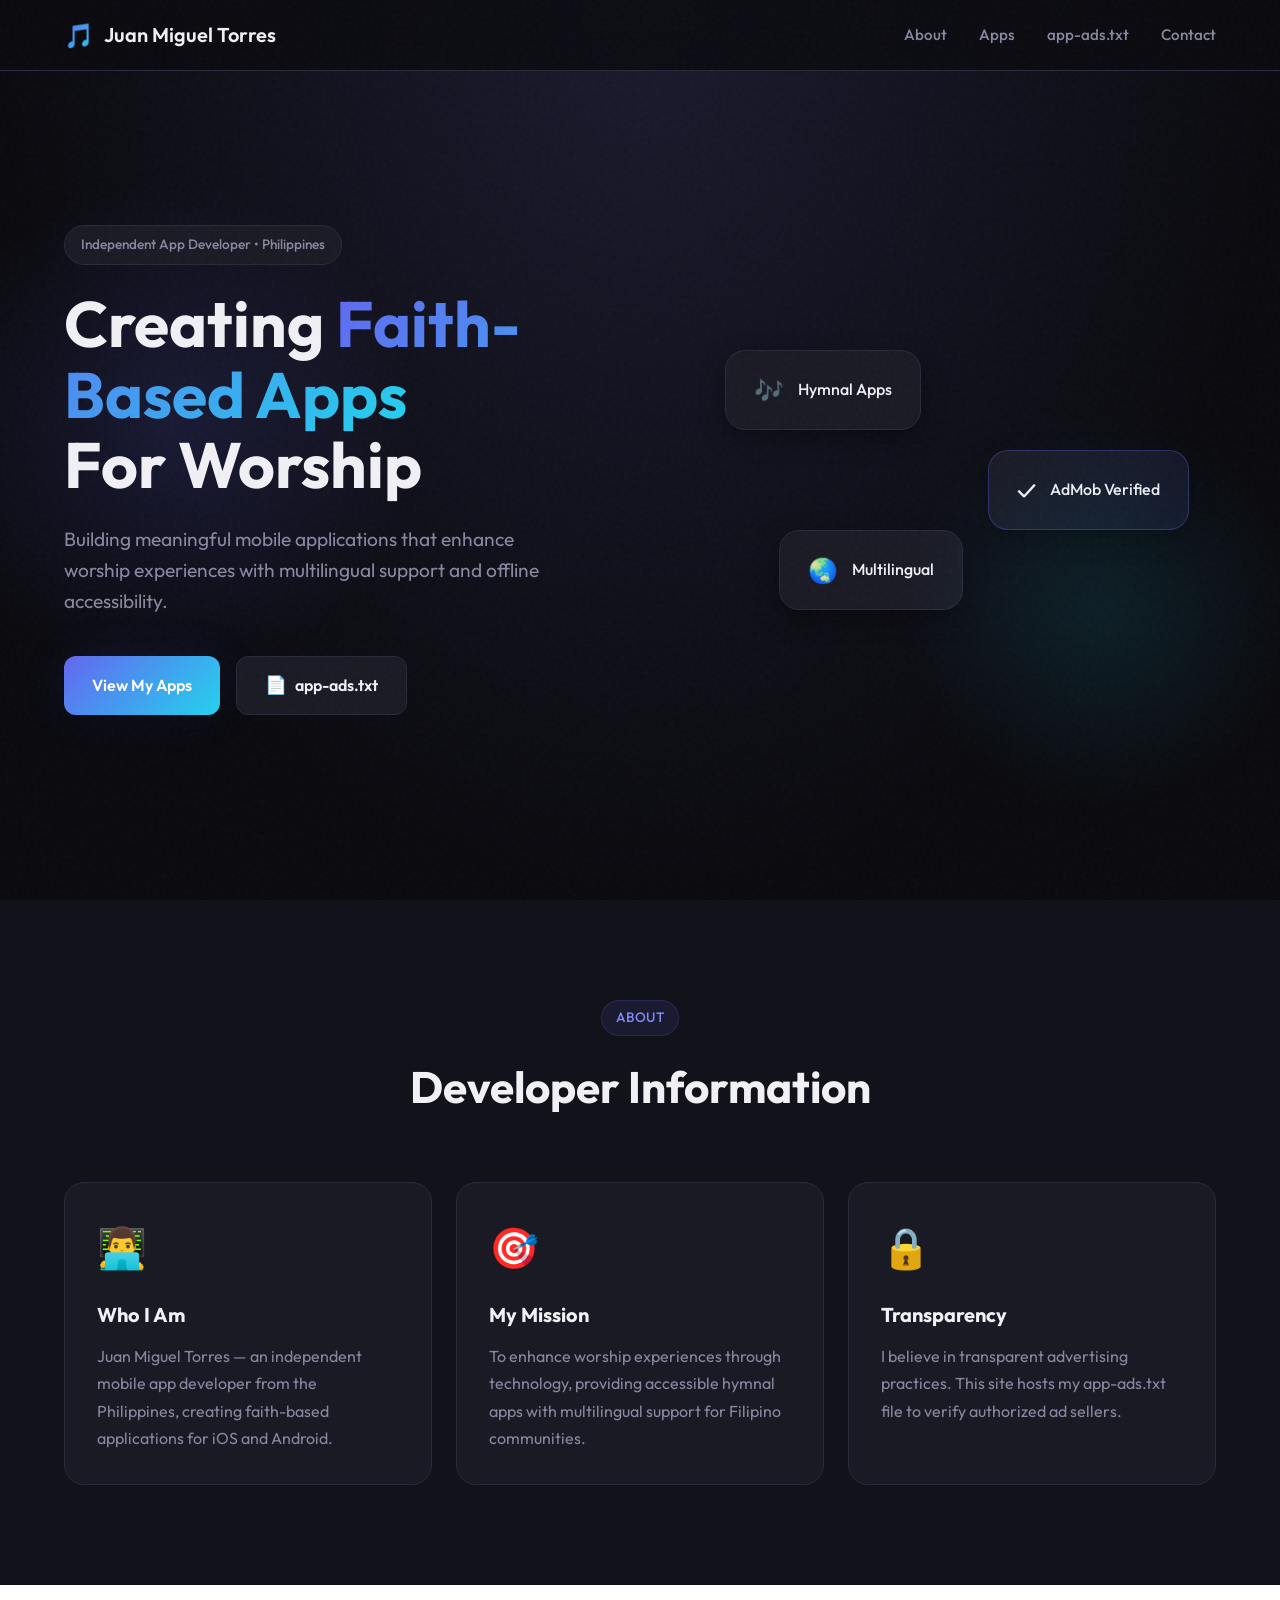
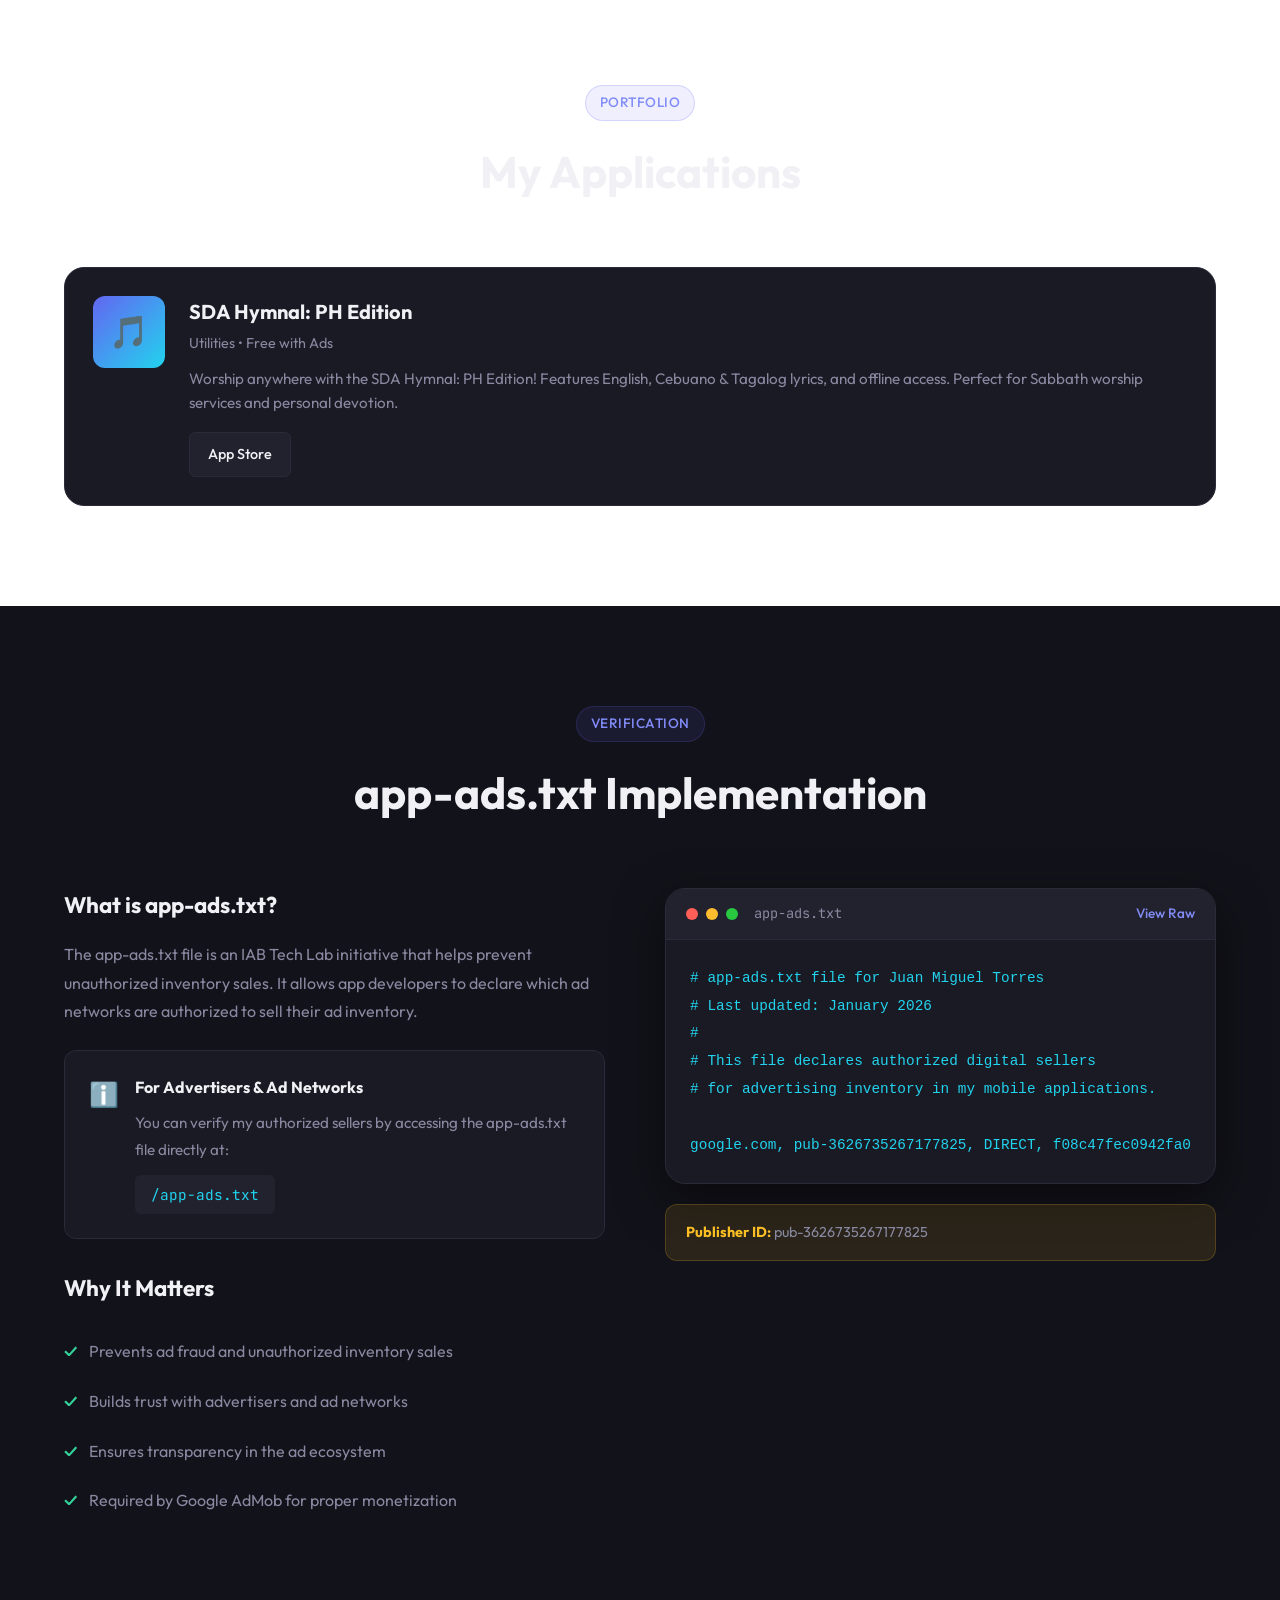
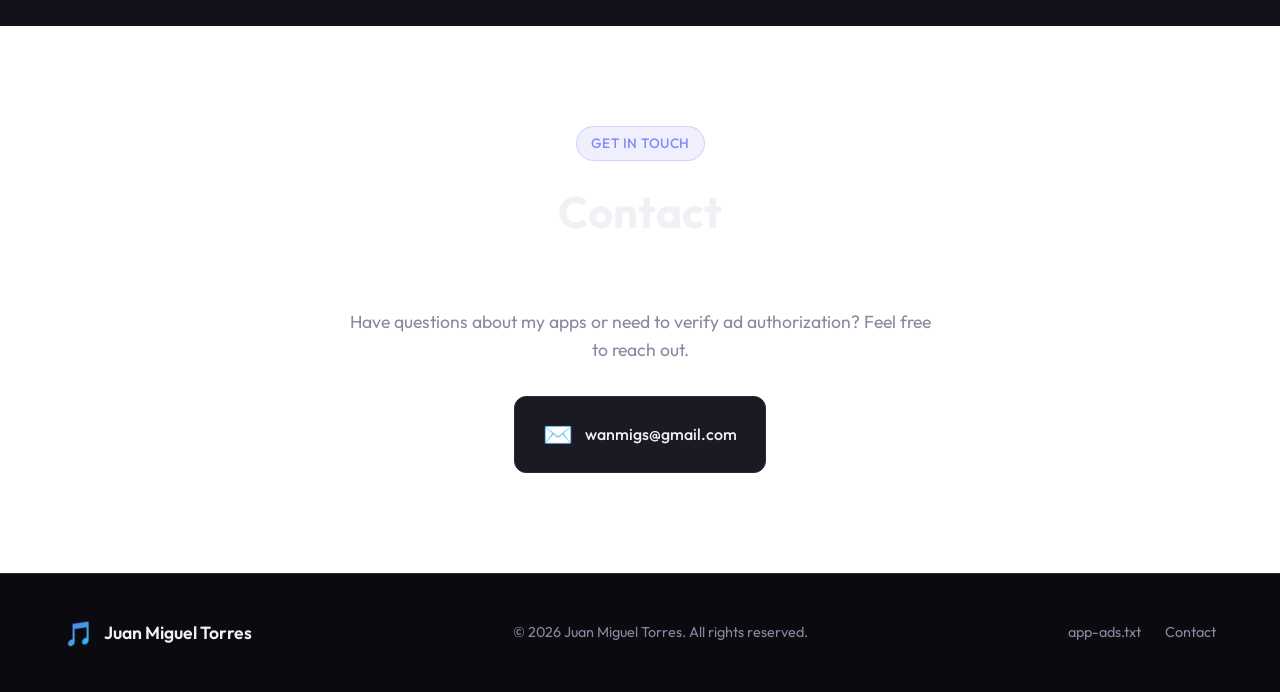
==== index.html @ f207352e "app ads text" ====
<!DOCTYPE html>
<html lang="en">
  <head>
    <meta charset="UTF-8" />
    <meta name="viewport" content="width=device-width, initial-scale=1.0" />
    <title>Juan Miguel Torres | App Developer</title>
    <link rel="preconnect" href="https://fonts.googleapis.com" />
    <link rel="preconnect" href="https://fonts.gstatic.com" crossorigin />
    <link
      href="https://fonts.googleapis.com/css2?family=JetBrains+Mono:wght@400;500;600&family=Outfit:wght@300;400;500;600;700&display=swap"
      rel="stylesheet"
    />
    <link rel="stylesheet" href="styles.css" />
  </head>
  <body>
    <div class="grain-overlay"></div>

    <nav class="navbar">
      <div class="nav-container">
        <a href="#" class="logo">
          <span class="logo-icon">🎵</span>
          <span class="logo-text">Juan Miguel Torres</span>
        </a>
        <ul class="nav-links">
          <li><a href="#about">About</a></li>
          <li><a href="#apps">Apps</a></li>
          <li><a href="#ads-txt">app-ads.txt</a></li>
          <li><a href="#contact">Contact</a></li>
        </ul>
      </div>
    </nav>

    <header class="hero">
      <div class="hero-content">
        <div class="hero-badge">Independent App Developer • Philippines</div>
        <h1 class="hero-title">
          Creating <span class="gradient-text">Faith-Based Apps</span> <br />For
          Worship
        </h1>
        <p class="hero-subtitle">
          Building meaningful mobile applications that enhance worship
          experiences with multilingual support and offline accessibility.
        </p>
        <div class="hero-actions">
          <a href="#apps" class="btn btn-primary">View My Apps</a>
          <a href="/app-ads.txt" class="btn btn-secondary">
            <span class="btn-icon">📄</span>
            app-ads.txt
          </a>
        </div>
      </div>
      <div class="hero-visual">
        <div class="floating-card card-1">
          <div class="card-icon">🎶</div>
          <span>Hymnal Apps</span>
        </div>
        <div class="floating-card card-2">
          <div class="card-icon">✓</div>
          <span>AdMob Verified</span>
        </div>
        <div class="floating-card card-3">
          <div class="card-icon">🌏</div>
          <span>Multilingual</span>
        </div>
      </div>
    </header>

    <section id="about" class="section about-section">
      <div class="container">
        <div class="section-header">
          <span class="section-tag">About</span>
          <h2>Developer Information</h2>
        </div>
        <div class="about-grid">
          <div class="about-card">
            <div class="about-icon">👨‍💻</div>
            <h3>Who I Am</h3>
            <p>
              Juan Miguel Torres — an independent mobile app developer from the
              Philippines, creating faith-based applications for iOS and
              Android.
            </p>
          </div>
          <div class="about-card">
            <div class="about-icon">🎯</div>
            <h3>My Mission</h3>
            <p>
              To enhance worship experiences through technology, providing
              accessible hymnal apps with multilingual support for Filipino
              communities.
            </p>
          </div>
          <div class="about-card">
            <div class="about-icon">🔒</div>
            <h3>Transparency</h3>
            <p>
              I believe in transparent advertising practices. This site hosts my
              app-ads.txt file to verify authorized ad sellers.
            </p>
          </div>
        </div>
      </div>
    </section>

    <section id="apps" class="section apps-section">
      <div class="container">
        <div class="section-header">
          <span class="section-tag">Portfolio</span>
          <h2>My Applications</h2>
        </div>
        <div class="apps-grid">
          <article class="app-card">
            <div class="app-icon-wrapper">
              <div class="app-icon">🎵</div>
            </div>
            <div class="app-info">
              <h3>SDA Hymnal: PH Edition</h3>
              <p class="app-category">Utilities • Free with Ads</p>
              <p class="app-description">
                Worship anywhere with the SDA Hymnal: PH Edition! Features
                English, Cebuano & Tagalog lyrics, and offline access. Perfect
                for Sabbath worship services and personal devotion.
              </p>
              <div class="app-links">
                <a
                  href="https://apps.apple.com/ph/app/sda-hymnal-ph-edition/id6757284397"
                  class="store-badge app-store"
                >
                  <span>App Store</span>
                </a>
              </div>
            </div>
          </article>
          <!-- Add more app cards as needed -->
        </div>
      </div>
    </section>

    <section id="ads-txt" class="section ads-section">
      <div class="container">
        <div class="section-header">
          <span class="section-tag">Verification</span>
          <h2>app-ads.txt Implementation</h2>
        </div>
        <div class="ads-content">
          <div class="ads-info">
            <h3>What is app-ads.txt?</h3>
            <p>
              The app-ads.txt file is an IAB Tech Lab initiative that helps
              prevent unauthorized inventory sales. It allows app developers to
              declare which ad networks are authorized to sell their ad
              inventory.
            </p>
            <div class="info-box">
              <div class="info-icon">ℹ️</div>
              <div>
                <strong>For Advertisers & Ad Networks</strong>
                <p>
                  You can verify my authorized sellers by accessing the
                  app-ads.txt file directly at:
                </p>
                <code class="file-link">/app-ads.txt</code>
              </div>
            </div>
            <h3>Why It Matters</h3>
            <ul class="benefits-list">
              <li>
                <span class="check-icon">✓</span>
                Prevents ad fraud and unauthorized inventory sales
              </li>
              <li>
                <span class="check-icon">✓</span>
                Builds trust with advertisers and ad networks
              </li>
              <li>
                <span class="check-icon">✓</span>
                Ensures transparency in the ad ecosystem
              </li>
              <li>
                <span class="check-icon">✓</span>
                Required by Google AdMob for proper monetization
              </li>
            </ul>
          </div>
          <div class="ads-preview">
            <div class="code-window">
              <div class="code-header">
                <div class="window-dots">
                  <span class="dot red"></span>
                  <span class="dot yellow"></span>
                  <span class="dot green"></span>
                </div>
                <span class="file-name">app-ads.txt</span>
                <a href="/app-ads.txt" class="view-raw">View Raw</a>
              </div>
              <pre
                class="code-content"
              ><code># app-ads.txt file for Juan Miguel Torres
# Last updated: January 2026
#
# This file declares authorized digital sellers
# for advertising inventory in my mobile applications.

google.com, pub-3626735267177825, DIRECT, f08c47fec0942fa0</code></pre>
            </div>
            <p class="code-note">
              <strong>Publisher ID:</strong> pub-3626735267177825
            </p>
          </div>
        </div>
      </div>
    </section>

    <section id="contact" class="section contact-section">
      <div class="container">
        <div class="section-header">
          <span class="section-tag">Get in Touch</span>
          <h2>Contact</h2>
        </div>
        <div class="contact-content">
          <p>
            Have questions about my apps or need to verify ad authorization?
            Feel free to reach out.
          </p>
          <div class="contact-methods">
            <a href="mailto:wanmigs@gmail.com" class="contact-card">
              <span class="contact-icon">✉️</span>
              <span>wanmigs@gmail.com</span>
            </a>
          </div>
        </div>
      </div>
    </section>

    <footer class="footer">
      <div class="container">
        <div class="footer-content">
          <div class="footer-brand">
            <span class="logo-icon">🎵</span>
            <span>Juan Miguel Torres</span>
          </div>
          <p class="footer-text">
            © 2026 Juan Miguel Torres. All rights reserved.
          </p>
          <div class="footer-links">
            <a href="/app-ads.txt">app-ads.txt</a>
            <a href="#contact">Contact</a>
          </div>
        </div>
      </div>
    </footer>

    <script src="script.js"></script>
  </body>
</html>
---- styles.css ----
/* ========================================
   CSS Variables & Base Styles
   ======================================== */
:root {
    --color-bg: #0a0a0f;
    --color-bg-elevated: #12121a;
    --color-bg-card: #1a1a24;
    --color-surface: #22222e;
    --color-border: #2a2a3a;
    --color-border-light: #3a3a4a;

    --color-text: #f0f0f5;
    --color-text-muted: #8888a0;
    --color-text-subtle: #5a5a70;

    --color-primary: #6366f1;
    --color-primary-light: #818cf8;
    --color-primary-dark: #4f46e5;

    --color-accent: #22d3ee;
    --color-accent-alt: #f472b6;

    --color-success: #34d399;
    --color-warning: #fbbf24;

    --gradient-primary: linear-gradient(135deg, var(--color-primary) 0%, var(--color-accent) 100%);
    --gradient-accent: linear-gradient(135deg, var(--color-accent) 0%, var(--color-accent-alt) 100%);
    --gradient-bg: radial-gradient(ellipse at top, #1a1a2e 0%, var(--color-bg) 70%);

    --font-display: 'Outfit', -apple-system, BlinkMacSystemFont, sans-serif;
    --font-mono: 'JetBrains Mono', 'Fira Code', monospace;

    --radius-sm: 6px;
    --radius-md: 12px;
    --radius-lg: 20px;
    --radius-xl: 28px;

    --shadow-sm: 0 2px 8px rgba(0, 0, 0, 0.3);
    --shadow-md: 0 8px 24px rgba(0, 0, 0, 0.4);
    --shadow-lg: 0 16px 48px rgba(0, 0, 0, 0.5);
    --shadow-glow: 0 0 40px rgba(99, 102, 241, 0.15);

    --transition-fast: 150ms ease;
    --transition-base: 250ms ease;
    --transition-slow: 400ms ease;
}

/* Reset & Base */
*, *::before, *::after {
    box-sizing: border-box;
    margin: 0;
    padding: 0;
}

html {
    scroll-behavior: smooth;
    font-size: 16px;
}

body {
    font-family: var(--font-display);
    background: var(--gradient-bg);
    background-attachment: fixed;
    color: var(--color-text);
    line-height: 1.6;
    min-height: 100vh;
    overflow-x: hidden;
}

/* Grain Overlay */
.grain-overlay {
    position: fixed;
    top: 0;
    left: 0;
    width: 100%;
    height: 100%;
    pointer-events: none;
    z-index: 9999;
    opacity: 0.03;
    background-image: url("data:image/svg+xml,%3Csvg viewBox='0 0 256 256' xmlns='http://www.w3.org/2000/svg'%3E%3Cfilter id='noise'%3E%3CfeTurbulence type='fractalNoise' baseFrequency='0.9' numOctaves='4' stitchTiles='stitch'/%3E%3C/filter%3E%3Crect width='100%25' height='100%25' filter='url(%23noise)'/%3E%3C/svg%3E");
}

/* Container */
.container {
    max-width: 1200px;
    margin: 0 auto;
    padding: 0 24px;
}

/* ========================================
   Navigation
   ======================================== */
.navbar {
    position: fixed;
    top: 0;
    left: 0;
    right: 0;
    z-index: 1000;
    padding: 16px 0;
    background: rgba(10, 10, 15, 0.8);
    backdrop-filter: blur(20px);
    border-bottom: 1px solid var(--color-border);
}

.nav-container {
    max-width: 1200px;
    margin: 0 auto;
    padding: 0 24px;
    display: flex;
    align-items: center;
    justify-content: space-between;
}

.logo {
    display: flex;
    align-items: center;
    gap: 10px;
    text-decoration: none;
    color: var(--color-text);
    font-weight: 600;
    font-size: 1.25rem;
}

.logo-icon {
    font-size: 1.5rem;
    background: var(--gradient-primary);
    -webkit-background-clip: text;
    -webkit-text-fill-color: transparent;
    background-clip: text;
}

.nav-links {
    display: flex;
    list-style: none;
    gap: 32px;
}

.nav-links a {
    text-decoration: none;
    color: var(--color-text-muted);
    font-weight: 500;
    font-size: 0.95rem;
    transition: color var(--transition-fast);
    position: relative;
}

.nav-links a::after {
    content: '';
    position: absolute;
    bottom: -4px;
    left: 0;
    width: 0;
    height: 2px;
    background: var(--gradient-primary);
    transition: width var(--transition-base);
}

.nav-links a:hover {
    color: var(--color-text);
}

.nav-links a:hover::after {
    width: 100%;
}

/* ========================================
   Hero Section
   ======================================== */
.hero {
    min-height: 100vh;
    display: flex;
    align-items: center;
    justify-content: space-between;
    padding: 120px 24px 80px;
    max-width: 1200px;
    margin: 0 auto;
    gap: 60px;
    position: relative;
}

.hero::before {
    content: '';
    position: absolute;
    top: 20%;
    left: -10%;
    width: 500px;
    height: 500px;
    background: radial-gradient(circle, rgba(99, 102, 241, 0.15) 0%, transparent 70%);
    pointer-events: none;
}

.hero::after {
    content: '';
    position: absolute;
    bottom: 10%;
    right: -5%;
    width: 400px;
    height: 400px;
    background: radial-gradient(circle, rgba(34, 211, 238, 0.1) 0%, transparent 70%);
    pointer-events: none;
}

.hero-content {
    flex: 1;
    max-width: 600px;
    position: relative;
    z-index: 1;
}

.hero-badge {
    display: inline-block;
    padding: 8px 16px;
    background: var(--color-bg-card);
    border: 1px solid var(--color-border);
    border-radius: 100px;
    font-size: 0.85rem;
    font-weight: 500;
    color: var(--color-text-muted);
    margin-bottom: 24px;
    animation: fadeInUp 0.6s ease forwards;
}

.hero-title {
    font-size: clamp(2.5rem, 5vw, 4rem);
    font-weight: 700;
    line-height: 1.1;
    margin-bottom: 24px;
    animation: fadeInUp 0.6s ease 0.1s forwards;
    opacity: 0;
}

.gradient-text {
    background: var(--gradient-primary);
    -webkit-background-clip: text;
    -webkit-text-fill-color: transparent;
    background-clip: text;
}

.hero-subtitle {
    font-size: 1.2rem;
    color: var(--color-text-muted);
    margin-bottom: 40px;
    max-width: 500px;
    animation: fadeInUp 0.6s ease 0.2s forwards;
    opacity: 0;
}

.hero-actions {
    display: flex;
    gap: 16px;
    flex-wrap: wrap;
    animation: fadeInUp 0.6s ease 0.3s forwards;
    opacity: 0;
}

/* Buttons */
.btn {
    display: inline-flex;
    align-items: center;
    gap: 8px;
    padding: 14px 28px;
    border-radius: var(--radius-md);
    font-family: var(--font-display);
    font-weight: 600;
    font-size: 1rem;
    text-decoration: none;
    transition: all var(--transition-base);
    cursor: pointer;
    border: none;
}

.btn-primary {
    background: var(--gradient-primary);
    color: white;
    box-shadow: var(--shadow-md), var(--shadow-glow);
}

.btn-primary:hover {
    transform: translateY(-2px);
    box-shadow: var(--shadow-lg), 0 0 60px rgba(99, 102, 241, 0.25);
}

.btn-secondary {
    background: var(--color-bg-card);
    color: var(--color-text);
    border: 1px solid var(--color-border);
}

.btn-secondary:hover {
    background: var(--color-surface);
    border-color: var(--color-border-light);
    transform: translateY(-2px);
}

.btn-icon {
    font-size: 1.1rem;
}

/* Hero Visual */
.hero-visual {
    flex: 1;
    position: relative;
    height: 400px;
    display: none;
}

@media (min-width: 900px) {
    .hero-visual {
        display: block;
    }
}

.floating-card {
    position: absolute;
    background: var(--color-bg-card);
    border: 1px solid var(--color-border);
    border-radius: var(--radius-lg);
    padding: 20px 28px;
    display: flex;
    align-items: center;
    gap: 14px;
    font-weight: 500;
    box-shadow: var(--shadow-md);
    animation: float 6s ease-in-out infinite;
}

.floating-card .card-icon {
    font-size: 1.5rem;
}

.card-1 {
    top: 20%;
    left: 10%;
    animation-delay: 0s;
}

.card-2 {
    top: 45%;
    right: 5%;
    animation-delay: -2s;
    background: linear-gradient(135deg, var(--color-bg-card) 0%, rgba(99, 102, 241, 0.1) 100%);
    border-color: rgba(99, 102, 241, 0.3);
}

.card-3 {
    bottom: 15%;
    left: 20%;
    animation-delay: -4s;
}

@keyframes float {
    0%, 100% { transform: translateY(0px); }
    50% { transform: translateY(-20px); }
}

@keyframes fadeInUp {
    from {
        opacity: 0;
        transform: translateY(20px);
    }
    to {
        opacity: 1;
        transform: translateY(0);
    }
}

/* ========================================
   Sections
   ======================================== */
.section {
    padding: 100px 0;
    position: relative;
}

.section-header {
    text-align: center;
    margin-bottom: 60px;
}

.section-tag {
    display: inline-block;
    padding: 6px 14px;
    background: rgba(99, 102, 241, 0.1);
    border: 1px solid rgba(99, 102, 241, 0.2);
    border-radius: 100px;
    font-size: 0.85rem;
    font-weight: 500;
    color: var(--color-primary-light);
    margin-bottom: 16px;
    text-transform: uppercase;
    letter-spacing: 0.5px;
}

.section-header h2 {
    font-size: clamp(2rem, 4vw, 2.75rem);
    font-weight: 700;
}

/* ========================================
   About Section
   ======================================== */
.about-section {
    background: var(--color-bg-elevated);
}

.about-grid {
    display: grid;
    grid-template-columns: repeat(auto-fit, minmax(280px, 1fr));
    gap: 24px;
}

.about-card {
    background: var(--color-bg-card);
    border: 1px solid var(--color-border);
    border-radius: var(--radius-lg);
    padding: 32px;
    transition: all var(--transition-base);
}

.about-card:hover {
    transform: translateY(-4px);
    border-color: var(--color-border-light);
    box-shadow: var(--shadow-md);
}

.about-icon {
    font-size: 2.5rem;
    margin-bottom: 20px;
}

.about-card h3 {
    font-size: 1.25rem;
    margin-bottom: 12px;
}

.about-card p {
    color: var(--color-text-muted);
    line-height: 1.7;
}

/* ========================================
   Apps Section
   ======================================== */
.apps-grid {
    display: grid;
    grid-template-columns: repeat(auto-fit, minmax(320px, 1fr));
    gap: 24px;
}

.app-card {
    background: var(--color-bg-card);
    border: 1px solid var(--color-border);
    border-radius: var(--radius-lg);
    padding: 28px;
    display: flex;
    gap: 24px;
    transition: all var(--transition-base);
}

.app-card:hover {
    transform: translateY(-4px);
    border-color: var(--color-border-light);
    box-shadow: var(--shadow-md);
}

.app-icon-wrapper {
    flex-shrink: 0;
}

.app-icon {
    width: 72px;
    height: 72px;
    background: var(--gradient-primary);
    border-radius: var(--radius-md);
    display: flex;
    align-items: center;
    justify-content: center;
    font-size: 2rem;
}

.app-info h3 {
    font-size: 1.25rem;
    margin-bottom: 4px;
}

.app-category {
    font-size: 0.9rem;
    color: var(--color-text-muted);
    margin-bottom: 12px;
}

.app-description {
    color: var(--color-text-muted);
    font-size: 0.95rem;
    margin-bottom: 16px;
    line-height: 1.6;
}

.app-links {
    display: flex;
    gap: 12px;
}

.store-badge {
    display: inline-flex;
    align-items: center;
    gap: 8px;
    padding: 10px 18px;
    background: var(--color-surface);
    border: 1px solid var(--color-border);
    border-radius: var(--radius-sm);
    color: var(--color-text);
    text-decoration: none;
    font-size: 0.9rem;
    font-weight: 500;
    transition: all var(--transition-fast);
}

.store-badge:hover {
    background: var(--color-border);
}

/* ========================================
   Ads Section
   ======================================== */
.ads-section {
    background: var(--color-bg-elevated);
}

.ads-content {
    display: grid;
    grid-template-columns: 1fr;
    gap: 48px;
}

@media (min-width: 900px) {
    .ads-content {
        grid-template-columns: 1fr 1fr;
        gap: 60px;
    }
}

.ads-info h3 {
    font-size: 1.4rem;
    margin-bottom: 16px;
    margin-top: 32px;
}

.ads-info h3:first-child {
    margin-top: 0;
}

.ads-info p {
    color: var(--color-text-muted);
    line-height: 1.8;
}

.info-box {
    background: var(--color-bg-card);
    border: 1px solid var(--color-border);
    border-radius: var(--radius-md);
    padding: 24px;
    margin: 24px 0;
    display: flex;
    gap: 16px;
}

.info-icon {
    font-size: 1.5rem;
    flex-shrink: 0;
}

.info-box strong {
    display: block;
    margin-bottom: 8px;
}

.info-box p {
    font-size: 0.95rem;
    margin-bottom: 12px;
}

.file-link {
    display: inline-block;
    padding: 8px 16px;
    background: var(--color-surface);
    border-radius: var(--radius-sm);
    font-family: var(--font-mono);
    font-size: 0.9rem;
    color: var(--color-accent);
}

.benefits-list {
    list-style: none;
    margin-top: 20px;
}

.benefits-list li {
    display: flex;
    align-items: flex-start;
    gap: 12px;
    padding: 12px 0;
    color: var(--color-text-muted);
}

.check-icon {
    color: var(--color-success);
    font-weight: bold;
    flex-shrink: 0;
}

/* Code Window */
.ads-preview {
    position: sticky;
    top: 120px;
}

.code-window {
    background: var(--color-bg-card);
    border: 1px solid var(--color-border);
    border-radius: var(--radius-lg);
    overflow: hidden;
    box-shadow: var(--shadow-lg);
}

.code-header {
    display: flex;
    align-items: center;
    padding: 14px 20px;
    background: var(--color-surface);
    border-bottom: 1px solid var(--color-border);
    gap: 16px;
}

.window-dots {
    display: flex;
    gap: 8px;
}

.dot {
    width: 12px;
    height: 12px;
    border-radius: 50%;
}

.dot.red { background: #ff5f57; }
.dot.yellow { background: #febc2e; }
.dot.green { background: #28c840; }

.file-name {
    flex: 1;
    font-family: var(--font-mono);
    font-size: 0.85rem;
    color: var(--color-text-muted);
}

.view-raw {
    font-size: 0.85rem;
    color: var(--color-primary-light);
    text-decoration: none;
    font-weight: 500;
}

.view-raw:hover {
    text-decoration: underline;
}

.code-content {
    padding: 24px;
    margin: 0;
    font-family: var(--font-mono);
    font-size: 0.9rem;
    line-height: 1.8;
    color: var(--color-text-muted);
    overflow-x: auto;
}

.code-content code {
    color: var(--color-accent);
}

.code-note {
    margin-top: 20px;
    padding: 16px 20px;
    background: rgba(251, 191, 36, 0.1);
    border: 1px solid rgba(251, 191, 36, 0.2);
    border-radius: var(--radius-md);
    font-size: 0.9rem;
    color: var(--color-text-muted);
}

.code-note strong {
    color: var(--color-warning);
}

.code-note code {
    background: var(--color-surface);
    padding: 2px 8px;
    border-radius: 4px;
    font-family: var(--font-mono);
    font-size: 0.85rem;
}

/* ========================================
   Contact Section
   ======================================== */
.contact-content {
    text-align: center;
    max-width: 600px;
    margin: 0 auto;
}

.contact-content > p {
    color: var(--color-text-muted);
    font-size: 1.1rem;
    margin-bottom: 32px;
}

.contact-methods {
    display: flex;
    justify-content: center;
    gap: 20px;
    flex-wrap: wrap;
}

.contact-card {
    display: flex;
    align-items: center;
    gap: 12px;
    padding: 18px 28px;
    background: var(--color-bg-card);
    border: 1px solid var(--color-border);
    border-radius: var(--radius-md);
    text-decoration: none;
    color: var(--color-text);
    font-weight: 500;
    transition: all var(--transition-base);
}

.contact-card:hover {
    transform: translateY(-2px);
    border-color: var(--color-primary);
    box-shadow: var(--shadow-md), var(--shadow-glow);
}

.contact-icon {
    font-size: 1.5rem;
}

/* ========================================
   Footer
   ======================================== */
.footer {
    background: var(--color-bg);
    border-top: 1px solid var(--color-border);
    padding: 40px 0;
}

.footer-content {
    display: flex;
    align-items: center;
    justify-content: space-between;
    flex-wrap: wrap;
    gap: 20px;
}

.footer-brand {
    display: flex;
    align-items: center;
    gap: 10px;
    font-weight: 600;
    font-size: 1.1rem;
}

.footer-text {
    color: var(--color-text-muted);
    font-size: 0.9rem;
}

.footer-links {
    display: flex;
    gap: 24px;
}

.footer-links a {
    color: var(--color-text-muted);
    text-decoration: none;
    font-size: 0.9rem;
    transition: color var(--transition-fast);
}

.footer-links a:hover {
    color: var(--color-text);
}

/* ========================================
   Responsive
   ======================================== */
@media (max-width: 768px) {
    .nav-links {
        display: none;
    }

    .hero {
        padding-top: 100px;
        text-align: center;
    }

    .hero-content {
        max-width: 100%;
    }

    .hero-subtitle {
        max-width: 100%;
    }

    .hero-actions {
        justify-content: center;
    }

    .app-card {
        flex-direction: column;
        text-align: center;
    }

    .app-links {
        justify-content: center;
    }

    .footer-content {
        flex-direction: column;
        text-align: center;
    }
}

/* ========================================
   Scrollbar
   ======================================== */
::-webkit-scrollbar {
    width: 10px;
    height: 10px;
}

::-webkit-scrollbar-track {
    background: var(--color-bg);
}

::-webkit-scrollbar-thumb {
    background: var(--color-border);
    border-radius: 5px;
}

::-webkit-scrollbar-thumb:hover {
    background: var(--color-border-light);
}

/* Selection */
::selection {
    background: rgba(99, 102, 241, 0.3);
    color: var(--color-text);
}
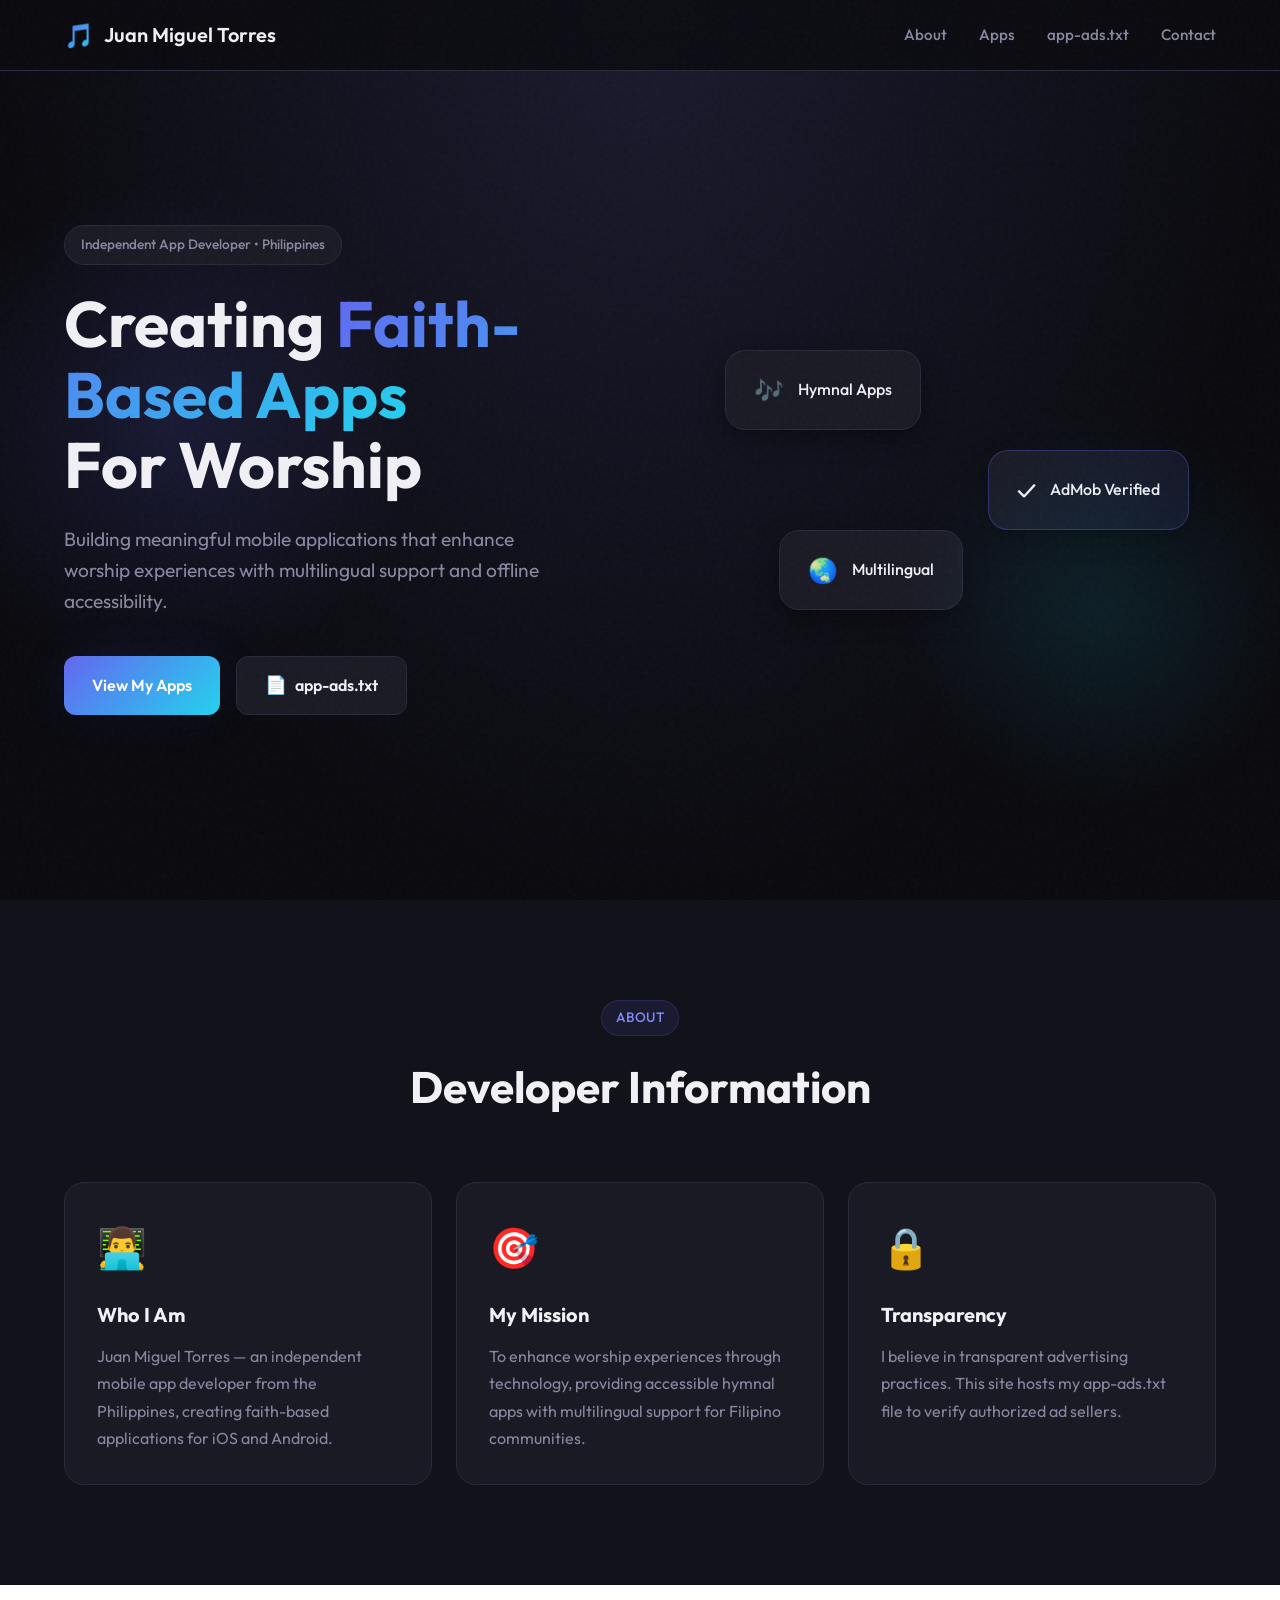
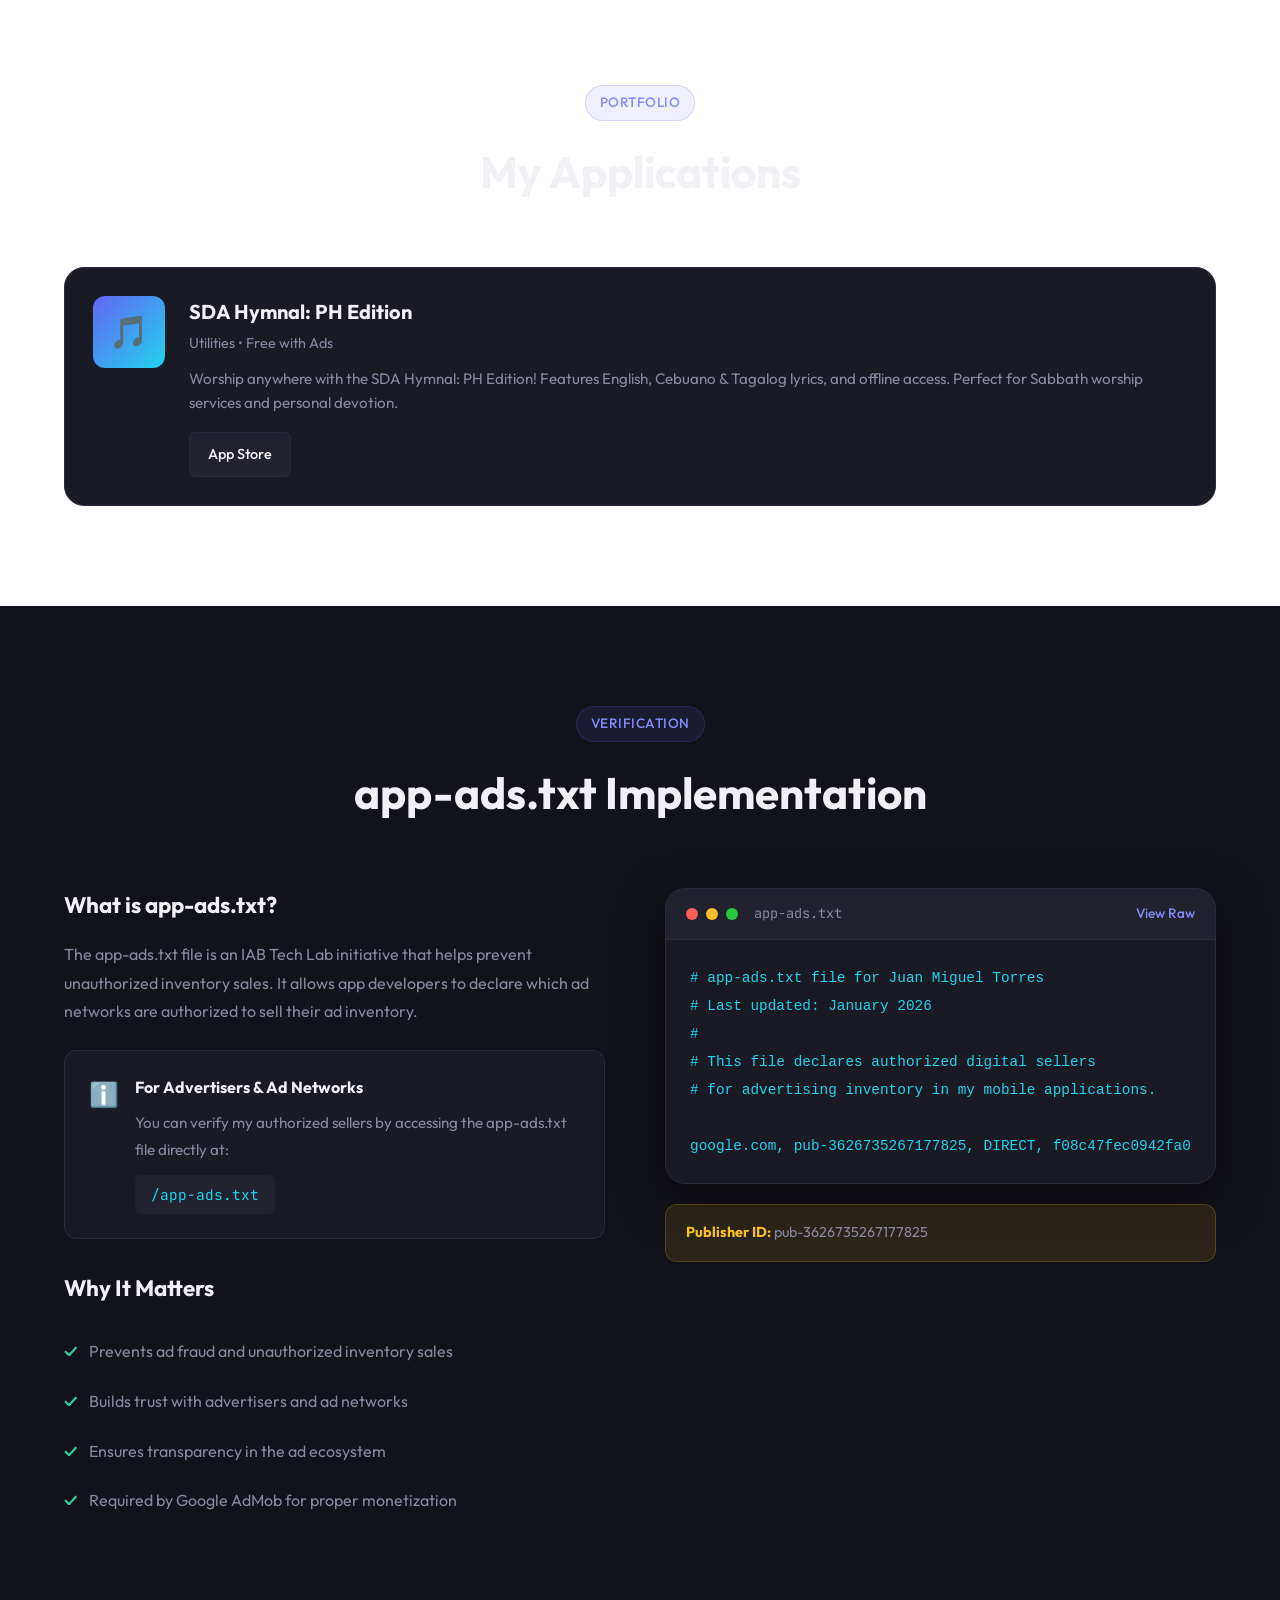
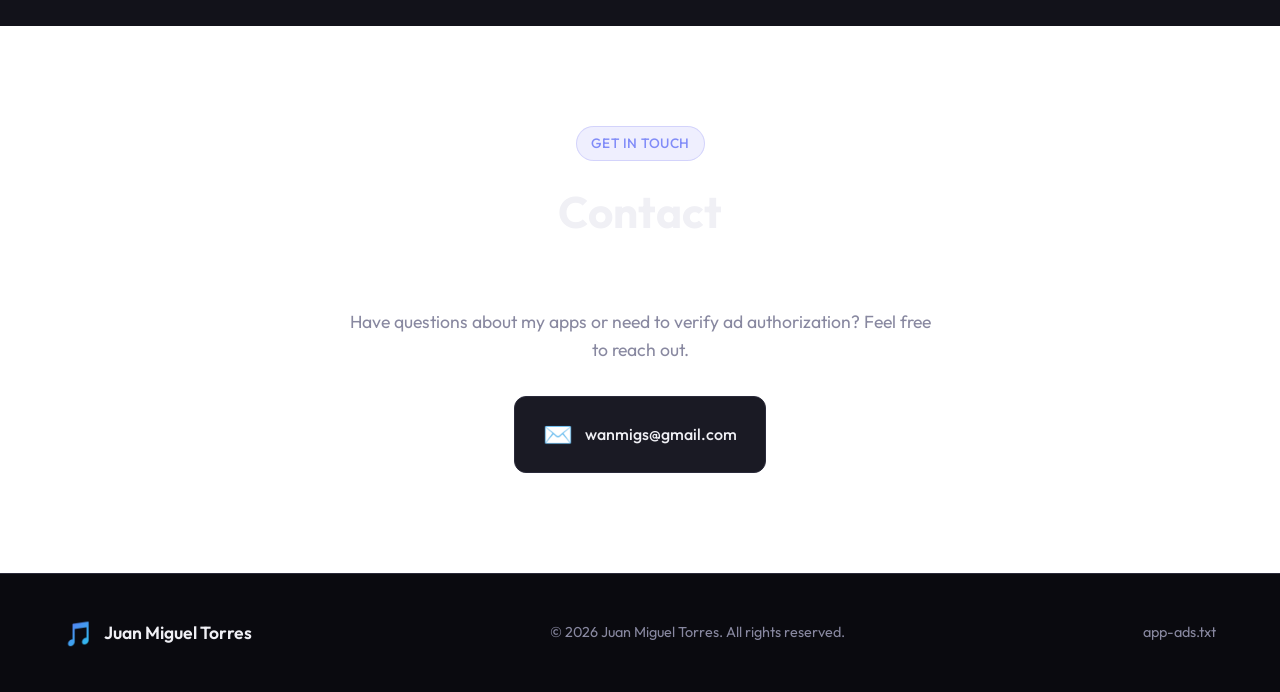
==== commit 08a31d0b: "Remove "Contact" link from footer in index.html" ====
--- a/index.html
+++ b/index.html
@@ -244,7 +244,6 @@
           </p>
           <div class="footer-links">
             <a href="/app-ads.txt">app-ads.txt</a>
-            <a href="#contact">Contact</a>
           </div>
         </div>
       </div>
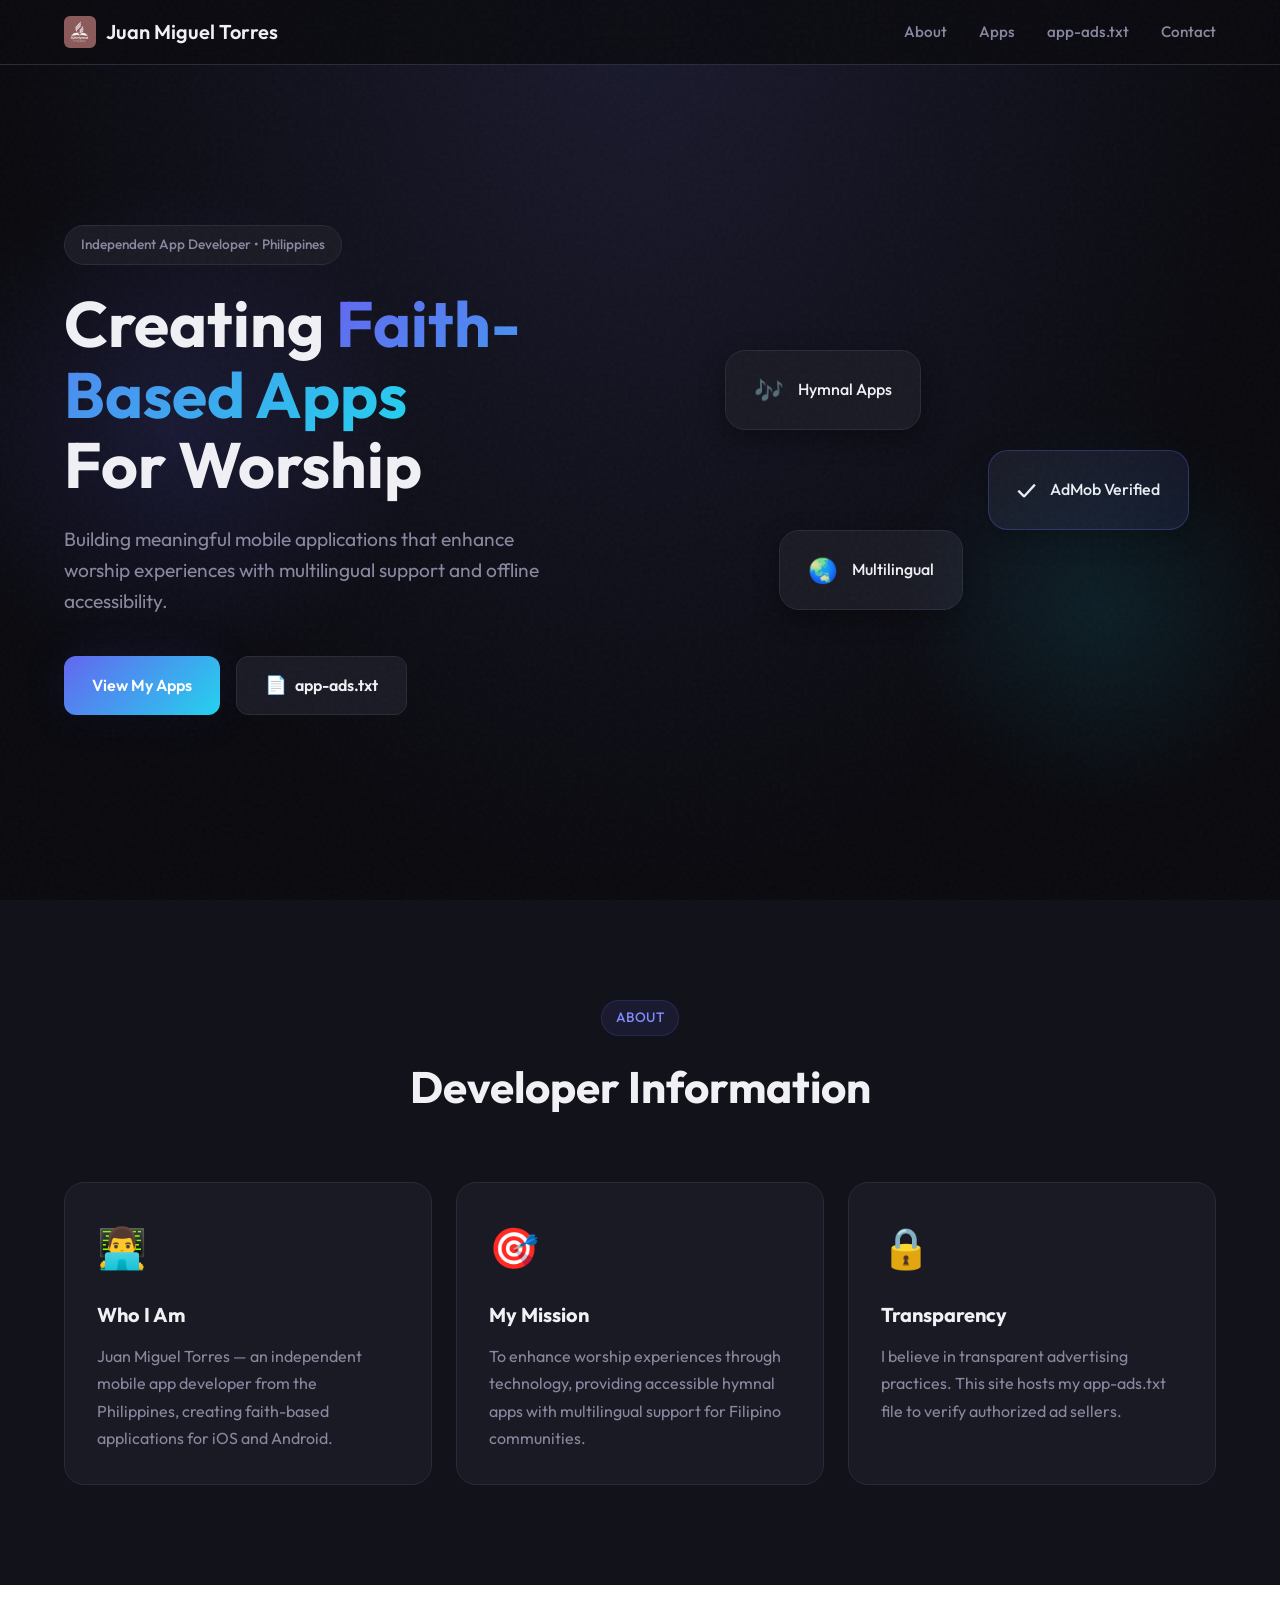
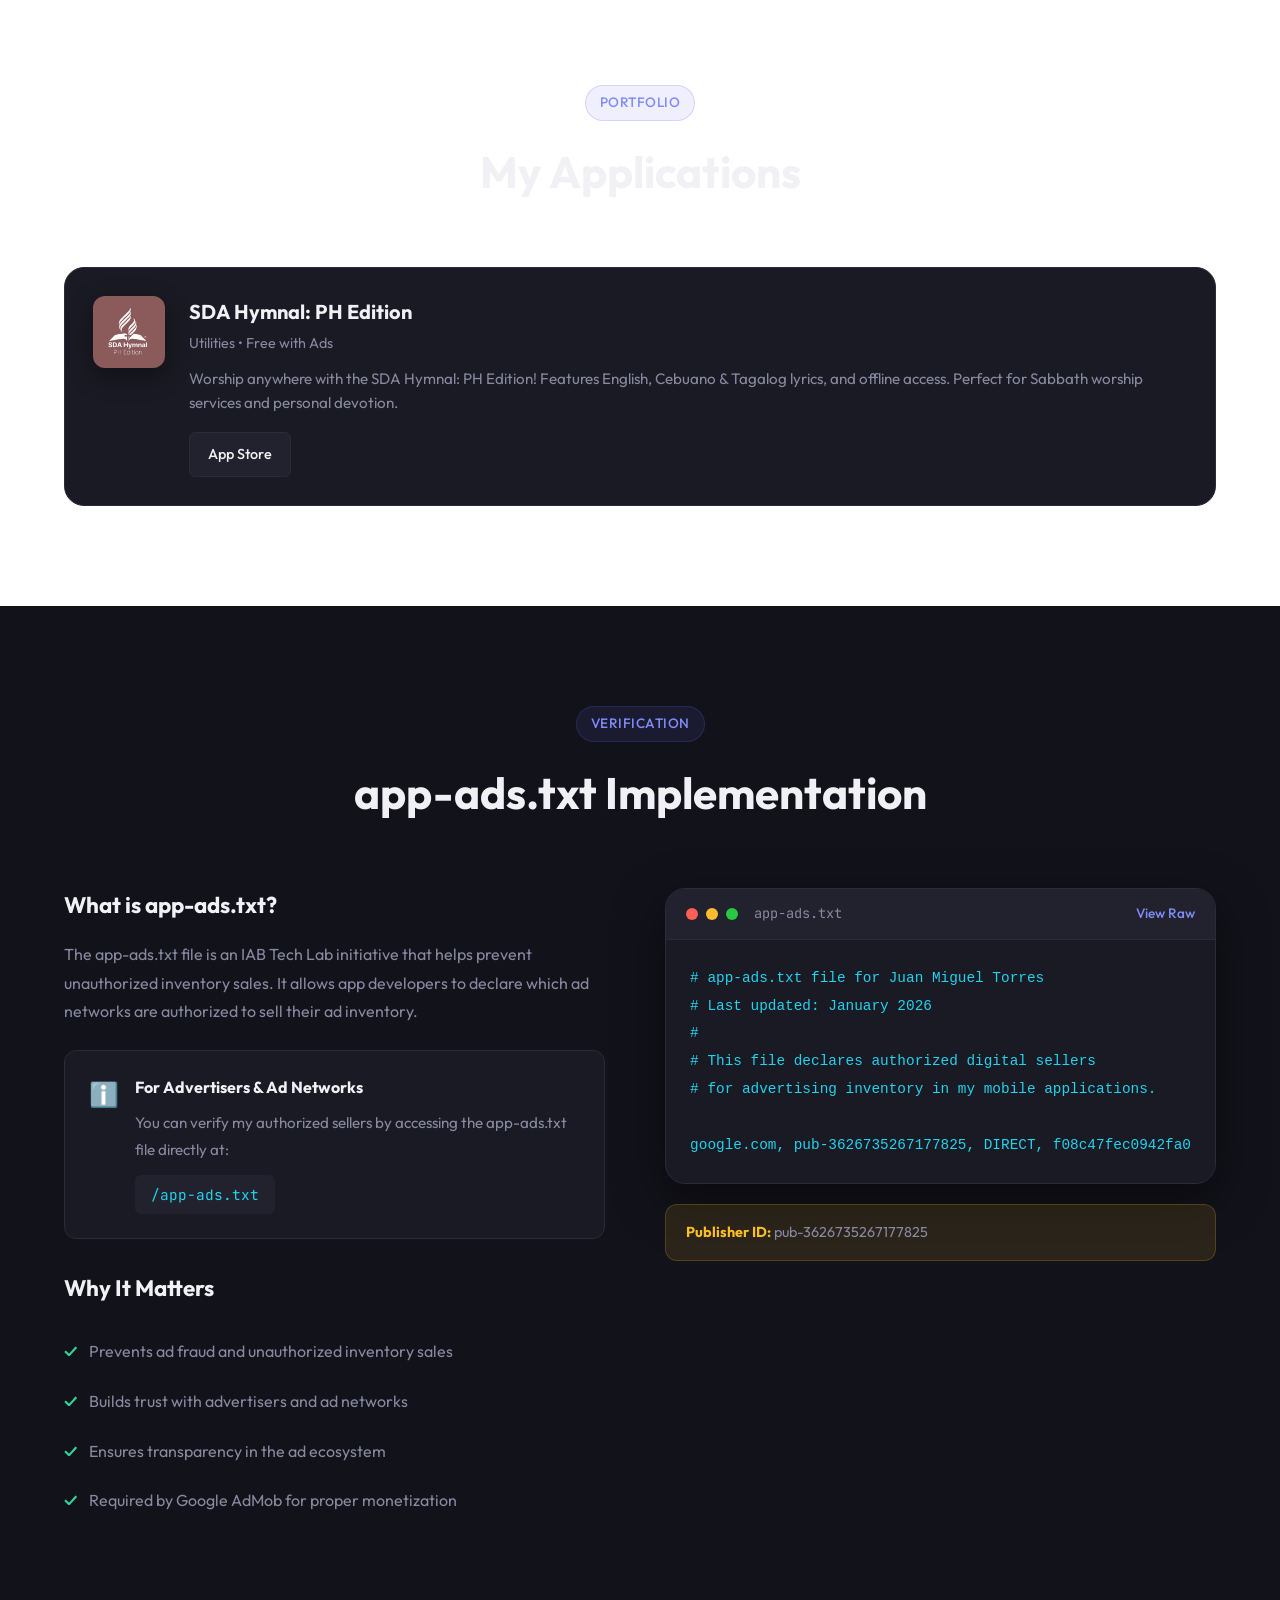
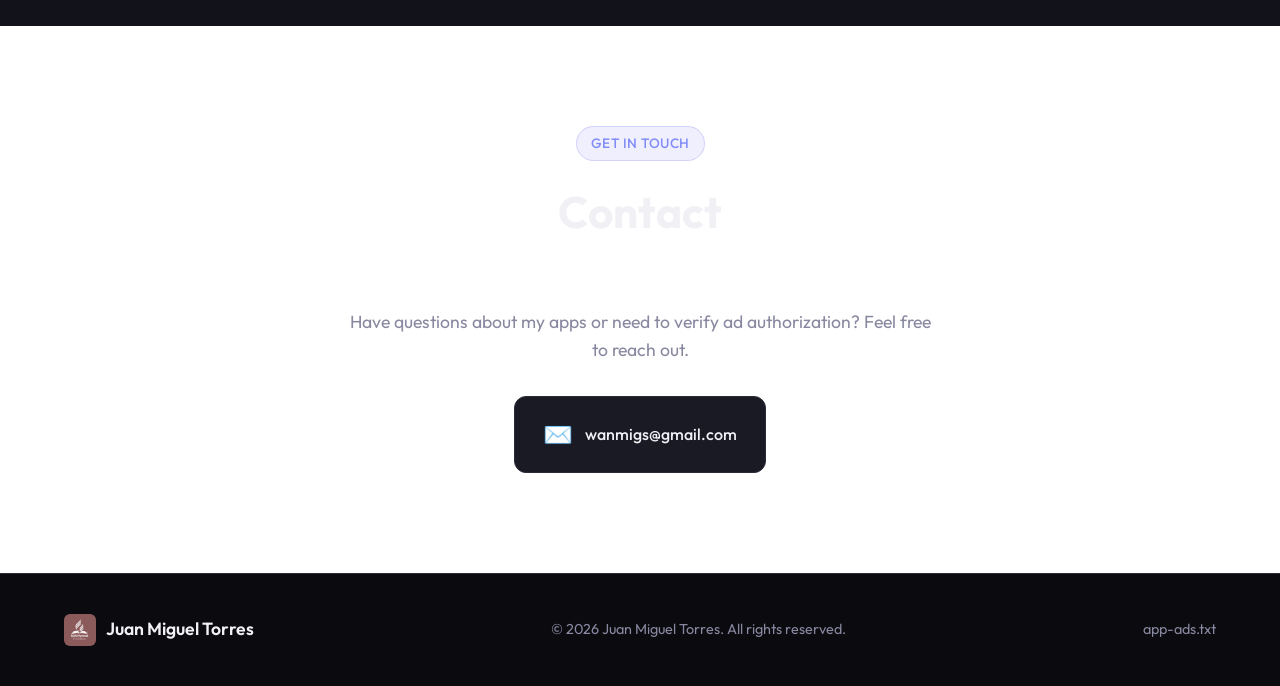
==== commit d1150a51: "Add favicon and adaptive icons to index.html; update styles for logo and app icons" ====
--- a/index.html
+++ b/index.html
@@ -4,6 +4,8 @@
     <meta charset="UTF-8" />
     <meta name="viewport" content="width=device-width, initial-scale=1.0" />
     <title>Juan Miguel Torres | App Developer</title>
+    <link rel="icon" type="image/png" href="favicon.png" />
+    <link rel="apple-touch-icon" href="adaptive-icon.png" />
     <link rel="preconnect" href="https://fonts.googleapis.com" />
     <link rel="preconnect" href="https://fonts.gstatic.com" crossorigin />
     <link
@@ -18,7 +20,7 @@
     <nav class="navbar">
       <div class="nav-container">
         <a href="#" class="logo">
-          <span class="logo-icon">🎵</span>
+          <img src="favicon.png" alt="Logo" class="logo-img" />
           <span class="logo-text">Juan Miguel Torres</span>
         </a>
         <ul class="nav-links">
@@ -111,7 +113,11 @@
         <div class="apps-grid">
           <article class="app-card">
             <div class="app-icon-wrapper">
-              <div class="app-icon">🎵</div>
+              <img
+                src="adaptive-icon.png"
+                alt="SDA Hymnal: PH Edition"
+                class="app-icon-img"
+              />
             </div>
             <div class="app-info">
               <h3>SDA Hymnal: PH Edition</h3>
@@ -236,7 +242,7 @@
       <div class="container">
         <div class="footer-content">
           <div class="footer-brand">
-            <span class="logo-icon">🎵</span>
+            <img src="favicon.png" alt="Logo" class="logo-img" />
             <span>Juan Miguel Torres</span>
           </div>
           <p class="footer-text">
--- a/styles.css
+++ b/styles.css
@@ -127,6 +127,13 @@
     -webkit-background-clip: text;
     -webkit-text-fill-color: transparent;
     background-clip: text;
+}
+
+.logo-img {
+    width: 32px;
+    height: 32px;
+    border-radius: 6px;
+    object-fit: cover;
 }
 
 .nav-links {
@@ -478,6 +485,14 @@
     font-size: 2rem;
 }
 
+.app-icon-img {
+    width: 72px;
+    height: 72px;
+    border-radius: var(--radius-md);
+    object-fit: cover;
+    box-shadow: var(--shadow-md);
+}
+
 .app-info h3 {
     font-size: 1.25rem;
     margin-bottom: 4px;
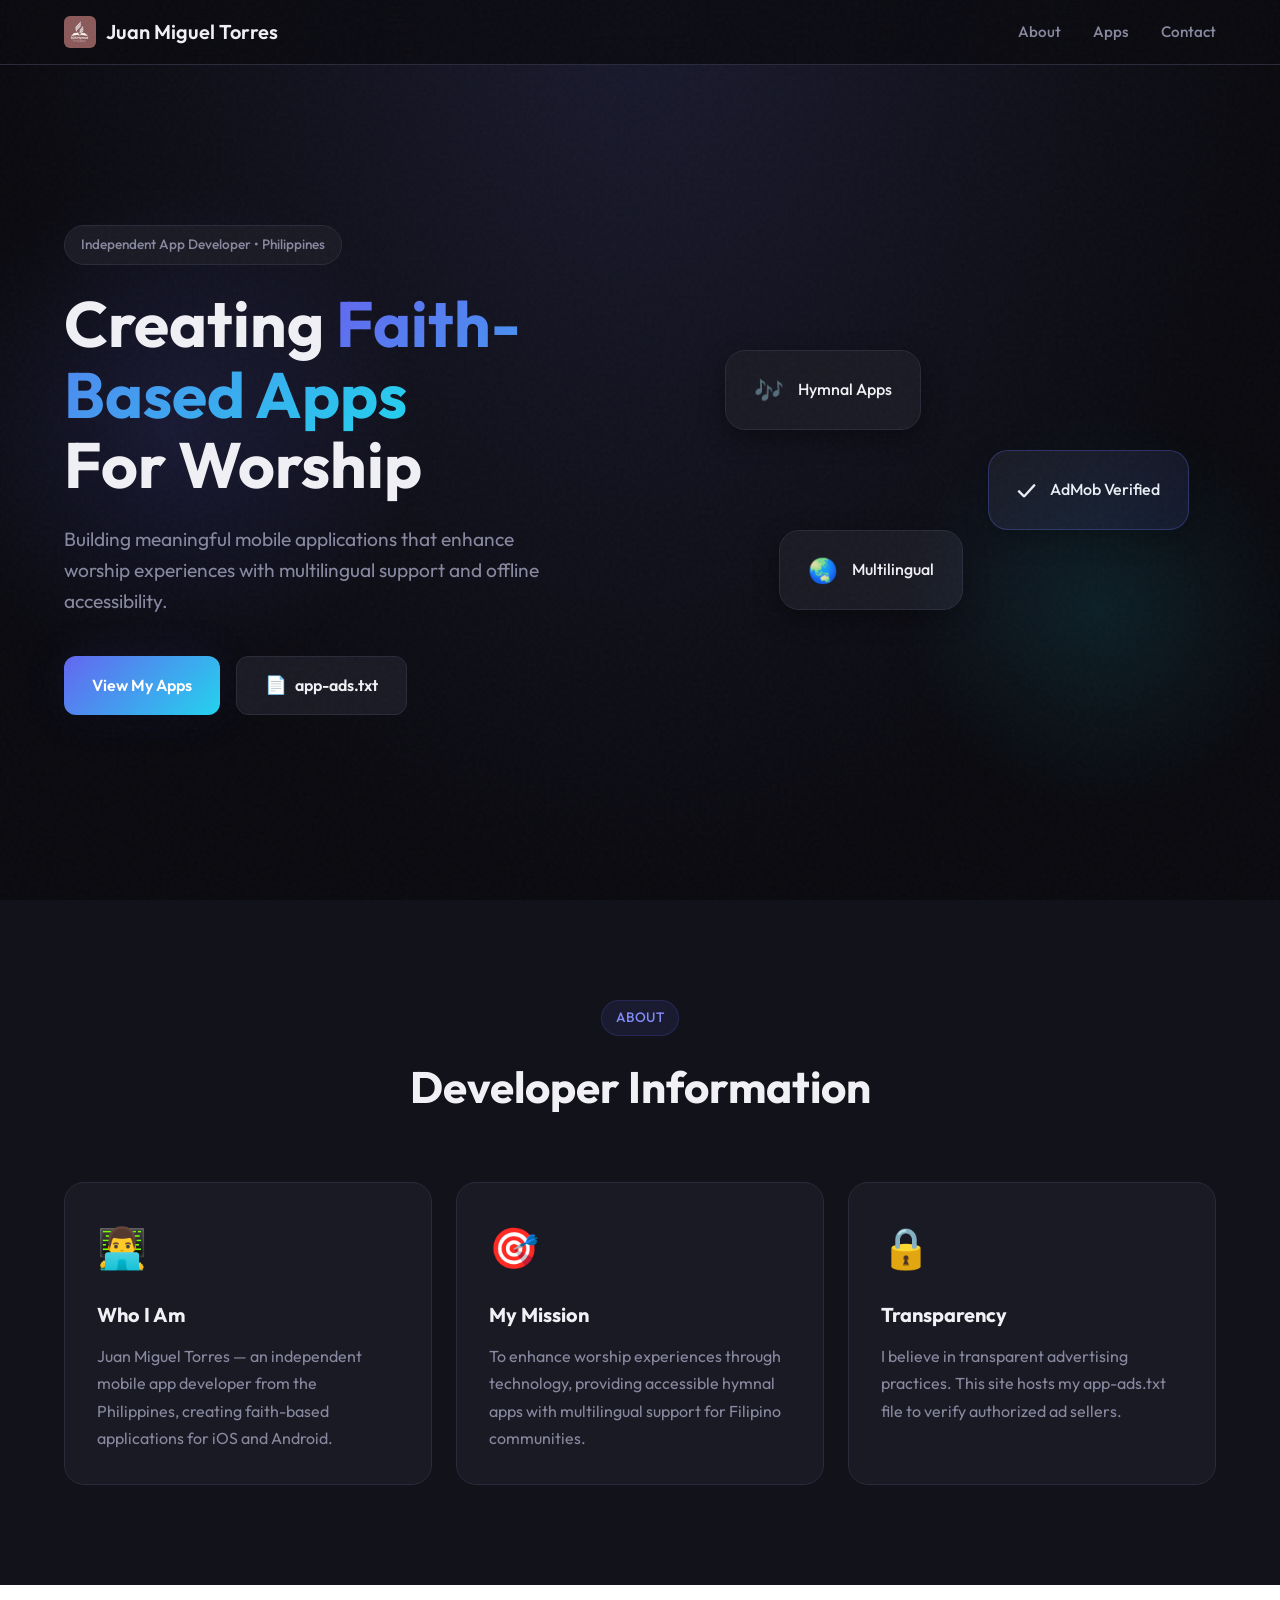
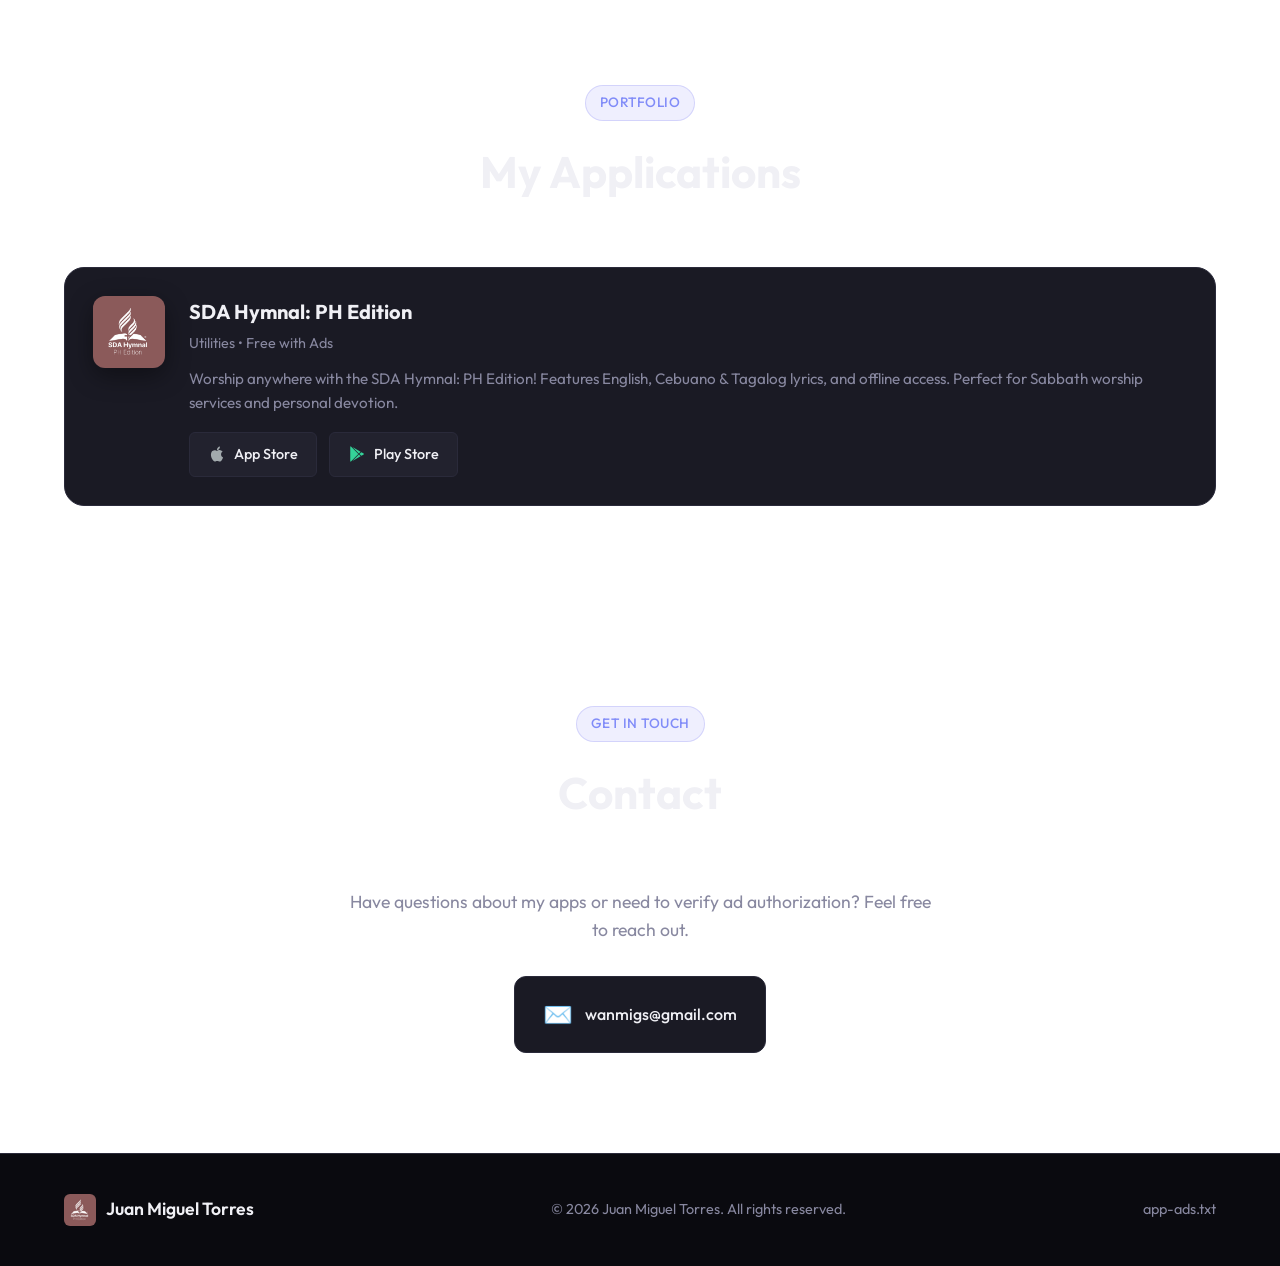
==== commit 37a28827: "Remove app-ads.txt section from index.html; add App Store and Play Store buttons with icons in the a" ====
--- a/index.html
+++ b/index.html
@@ -26,7 +26,6 @@
         <ul class="nav-links">
           <li><a href="#about">About</a></li>
           <li><a href="#apps">Apps</a></li>
-          <li><a href="#ads-txt">app-ads.txt</a></li>
           <li><a href="#contact">Contact</a></li>
         </ul>
       </div>
@@ -132,87 +131,36 @@
                   href="https://apps.apple.com/ph/app/sda-hymnal-ph-edition/id6757284397"
                   class="store-badge app-store"
                 >
+                  <svg
+                    class="store-icon"
+                    viewBox="0 0 24 24"
+                    fill="currentColor"
+                  >
+                    <path
+                      d="M18.71 19.5C17.88 20.74 17 21.95 15.66 21.97C14.32 22 13.89 21.18 12.37 21.18C10.84 21.18 10.37 21.95 9.09997 22C7.78997 22.05 6.79997 20.68 5.95997 19.47C4.24997 17 2.93997 12.45 4.69997 9.39C5.56997 7.87 7.12997 6.91 8.81997 6.88C10.1 6.86 11.32 7.75 12.11 7.75C12.89 7.75 14.37 6.68 15.92 6.84C16.57 6.87 18.39 7.1 19.56 8.82C19.47 8.88 17.39 10.1 17.41 12.63C17.44 15.65 20.06 16.66 20.09 16.67C20.06 16.74 19.67 18.11 18.71 19.5ZM13 3.5C13.73 2.67 14.94 2.04 15.94 2C16.07 3.17 15.6 4.35 14.9 5.19C14.21 6.04 13.07 6.7 11.95 6.61C11.8 5.46 12.36 4.26 13 3.5Z"
+                    />
+                  </svg>
                   <span>App Store</span>
+                </a>
+                <a
+                  href="https://play.google.com/store/apps/details?id=com.sdahymnal.app"
+                  class="store-badge play-store"
+                >
+                  <svg
+                    class="store-icon"
+                    viewBox="0 0 24 24"
+                    fill="currentColor"
+                  >
+                    <path
+                      d="M3.609 1.814L13.792 12 3.61 22.186a.996.996 0 0 1-.61-.92V2.734a1 1 0 0 1 .609-.92zm10.89 10.893l2.302 2.302-10.937 6.333 8.635-8.635zm3.199-3.198l2.807 1.626a1 1 0 0 1 0 1.73l-2.808 1.626L15.206 12l2.492-2.491zM5.864 2.658L16.8 8.99l-2.302 2.302-8.634-8.634z"
+                    />
+                  </svg>
+                  <span>Play Store</span>
                 </a>
               </div>
             </div>
           </article>
           <!-- Add more app cards as needed -->
-        </div>
-      </div>
-    </section>
-
-    <section id="ads-txt" class="section ads-section">
-      <div class="container">
-        <div class="section-header">
-          <span class="section-tag">Verification</span>
-          <h2>app-ads.txt Implementation</h2>
-        </div>
-        <div class="ads-content">
-          <div class="ads-info">
-            <h3>What is app-ads.txt?</h3>
-            <p>
-              The app-ads.txt file is an IAB Tech Lab initiative that helps
-              prevent unauthorized inventory sales. It allows app developers to
-              declare which ad networks are authorized to sell their ad
-              inventory.
-            </p>
-            <div class="info-box">
-              <div class="info-icon">ℹ️</div>
-              <div>
-                <strong>For Advertisers & Ad Networks</strong>
-                <p>
-                  You can verify my authorized sellers by accessing the
-                  app-ads.txt file directly at:
-                </p>
-                <code class="file-link">/app-ads.txt</code>
-              </div>
-            </div>
-            <h3>Why It Matters</h3>
-            <ul class="benefits-list">
-              <li>
-                <span class="check-icon">✓</span>
-                Prevents ad fraud and unauthorized inventory sales
-              </li>
-              <li>
-                <span class="check-icon">✓</span>
-                Builds trust with advertisers and ad networks
-              </li>
-              <li>
-                <span class="check-icon">✓</span>
-                Ensures transparency in the ad ecosystem
-              </li>
-              <li>
-                <span class="check-icon">✓</span>
-                Required by Google AdMob for proper monetization
-              </li>
-            </ul>
-          </div>
-          <div class="ads-preview">
-            <div class="code-window">
-              <div class="code-header">
-                <div class="window-dots">
-                  <span class="dot red"></span>
-                  <span class="dot yellow"></span>
-                  <span class="dot green"></span>
-                </div>
-                <span class="file-name">app-ads.txt</span>
-                <a href="/app-ads.txt" class="view-raw">View Raw</a>
-              </div>
-              <pre
-                class="code-content"
-              ><code># app-ads.txt file for Juan Miguel Torres
-# Last updated: January 2026
-#
-# This file declares authorized digital sellers
-# for advertising inventory in my mobile applications.
-
-google.com, pub-3626735267177825, DIRECT, f08c47fec0942fa0</code></pre>
-            </div>
-            <p class="code-note">
-              <strong>Publisher ID:</strong> pub-3626735267177825
-            </p>
-          </div>
         </div>
       </div>
     </section>
--- a/styles.css
+++ b/styles.css
@@ -2,876 +2,935 @@
    CSS Variables & Base Styles
    ======================================== */
 :root {
-    --color-bg: #0a0a0f;
-    --color-bg-elevated: #12121a;
-    --color-bg-card: #1a1a24;
-    --color-surface: #22222e;
-    --color-border: #2a2a3a;
-    --color-border-light: #3a3a4a;
-
-    --color-text: #f0f0f5;
-    --color-text-muted: #8888a0;
-    --color-text-subtle: #5a5a70;
-
-    --color-primary: #6366f1;
-    --color-primary-light: #818cf8;
-    --color-primary-dark: #4f46e5;
-
-    --color-accent: #22d3ee;
-    --color-accent-alt: #f472b6;
-
-    --color-success: #34d399;
-    --color-warning: #fbbf24;
-
-    --gradient-primary: linear-gradient(135deg, var(--color-primary) 0%, var(--color-accent) 100%);
-    --gradient-accent: linear-gradient(135deg, var(--color-accent) 0%, var(--color-accent-alt) 100%);
-    --gradient-bg: radial-gradient(ellipse at top, #1a1a2e 0%, var(--color-bg) 70%);
-
-    --font-display: 'Outfit', -apple-system, BlinkMacSystemFont, sans-serif;
-    --font-mono: 'JetBrains Mono', 'Fira Code', monospace;
-
-    --radius-sm: 6px;
-    --radius-md: 12px;
-    --radius-lg: 20px;
-    --radius-xl: 28px;
-
-    --shadow-sm: 0 2px 8px rgba(0, 0, 0, 0.3);
-    --shadow-md: 0 8px 24px rgba(0, 0, 0, 0.4);
-    --shadow-lg: 0 16px 48px rgba(0, 0, 0, 0.5);
-    --shadow-glow: 0 0 40px rgba(99, 102, 241, 0.15);
-
-    --transition-fast: 150ms ease;
-    --transition-base: 250ms ease;
-    --transition-slow: 400ms ease;
+  --color-bg: #0a0a0f;
+  --color-bg-elevated: #12121a;
+  --color-bg-card: #1a1a24;
+  --color-surface: #22222e;
+  --color-border: #2a2a3a;
+  --color-border-light: #3a3a4a;
+
+  --color-text: #f0f0f5;
+  --color-text-muted: #8888a0;
+  --color-text-subtle: #5a5a70;
+
+  --color-primary: #6366f1;
+  --color-primary-light: #818cf8;
+  --color-primary-dark: #4f46e5;
+
+  --color-accent: #22d3ee;
+  --color-accent-alt: #f472b6;
+
+  --color-success: #34d399;
+  --color-warning: #fbbf24;
+
+  --gradient-primary: linear-gradient(
+    135deg,
+    var(--color-primary) 0%,
+    var(--color-accent) 100%
+  );
+  --gradient-accent: linear-gradient(
+    135deg,
+    var(--color-accent) 0%,
+    var(--color-accent-alt) 100%
+  );
+  --gradient-bg: radial-gradient(
+    ellipse at top,
+    #1a1a2e 0%,
+    var(--color-bg) 70%
+  );
+
+  --font-display: 'Outfit', -apple-system, BlinkMacSystemFont, sans-serif;
+  --font-mono: 'JetBrains Mono', 'Fira Code', monospace;
+
+  --radius-sm: 6px;
+  --radius-md: 12px;
+  --radius-lg: 20px;
+  --radius-xl: 28px;
+
+  --shadow-sm: 0 2px 8px rgba(0, 0, 0, 0.3);
+  --shadow-md: 0 8px 24px rgba(0, 0, 0, 0.4);
+  --shadow-lg: 0 16px 48px rgba(0, 0, 0, 0.5);
+  --shadow-glow: 0 0 40px rgba(99, 102, 241, 0.15);
+
+  --transition-fast: 150ms ease;
+  --transition-base: 250ms ease;
+  --transition-slow: 400ms ease;
 }
 
 /* Reset & Base */
-*, *::before, *::after {
-    box-sizing: border-box;
-    margin: 0;
-    padding: 0;
+*,
+*::before,
+*::after {
+  box-sizing: border-box;
+  margin: 0;
+  padding: 0;
 }
 
 html {
-    scroll-behavior: smooth;
-    font-size: 16px;
+  scroll-behavior: smooth;
+  font-size: 16px;
 }
 
 body {
-    font-family: var(--font-display);
-    background: var(--gradient-bg);
-    background-attachment: fixed;
-    color: var(--color-text);
-    line-height: 1.6;
-    min-height: 100vh;
-    overflow-x: hidden;
+  font-family: var(--font-display);
+  background: var(--gradient-bg);
+  background-attachment: fixed;
+  color: var(--color-text);
+  line-height: 1.6;
+  min-height: 100vh;
+  overflow-x: hidden;
 }
 
 /* Grain Overlay */
 .grain-overlay {
-    position: fixed;
-    top: 0;
-    left: 0;
-    width: 100%;
-    height: 100%;
-    pointer-events: none;
-    z-index: 9999;
-    opacity: 0.03;
-    background-image: url("data:image/svg+xml,%3Csvg viewBox='0 0 256 256' xmlns='http://www.w3.org/2000/svg'%3E%3Cfilter id='noise'%3E%3CfeTurbulence type='fractalNoise' baseFrequency='0.9' numOctaves='4' stitchTiles='stitch'/%3E%3C/filter%3E%3Crect width='100%25' height='100%25' filter='url(%23noise)'/%3E%3C/svg%3E");
+  position: fixed;
+  top: 0;
+  left: 0;
+  width: 100%;
+  height: 100%;
+  pointer-events: none;
+  z-index: 9999;
+  opacity: 0.03;
+  background-image: url("data:image/svg+xml,%3Csvg viewBox='0 0 256 256' xmlns='http://www.w3.org/2000/svg'%3E%3Cfilter id='noise'%3E%3CfeTurbulence type='fractalNoise' baseFrequency='0.9' numOctaves='4' stitchTiles='stitch'/%3E%3C/filter%3E%3Crect width='100%25' height='100%25' filter='url(%23noise)'/%3E%3C/svg%3E");
 }
 
 /* Container */
 .container {
-    max-width: 1200px;
-    margin: 0 auto;
-    padding: 0 24px;
+  max-width: 1200px;
+  margin: 0 auto;
+  padding: 0 24px;
 }
 
 /* ========================================
    Navigation
    ======================================== */
 .navbar {
-    position: fixed;
-    top: 0;
-    left: 0;
-    right: 0;
-    z-index: 1000;
-    padding: 16px 0;
-    background: rgba(10, 10, 15, 0.8);
-    backdrop-filter: blur(20px);
-    border-bottom: 1px solid var(--color-border);
+  position: fixed;
+  top: 0;
+  left: 0;
+  right: 0;
+  z-index: 1000;
+  padding: 16px 0;
+  background: rgba(10, 10, 15, 0.8);
+  backdrop-filter: blur(20px);
+  border-bottom: 1px solid var(--color-border);
 }
 
 .nav-container {
-    max-width: 1200px;
-    margin: 0 auto;
-    padding: 0 24px;
-    display: flex;
-    align-items: center;
-    justify-content: space-between;
+  max-width: 1200px;
+  margin: 0 auto;
+  padding: 0 24px;
+  display: flex;
+  align-items: center;
+  justify-content: space-between;
 }
 
 .logo {
-    display: flex;
-    align-items: center;
-    gap: 10px;
-    text-decoration: none;
-    color: var(--color-text);
-    font-weight: 600;
-    font-size: 1.25rem;
+  display: flex;
+  align-items: center;
+  gap: 10px;
+  text-decoration: none;
+  color: var(--color-text);
+  font-weight: 600;
+  font-size: 1.25rem;
 }
 
 .logo-icon {
-    font-size: 1.5rem;
-    background: var(--gradient-primary);
-    -webkit-background-clip: text;
-    -webkit-text-fill-color: transparent;
-    background-clip: text;
+  font-size: 1.5rem;
+  background: var(--gradient-primary);
+  -webkit-background-clip: text;
+  -webkit-text-fill-color: transparent;
+  background-clip: text;
 }
 
 .logo-img {
-    width: 32px;
-    height: 32px;
-    border-radius: 6px;
-    object-fit: cover;
+  width: 32px;
+  height: 32px;
+  border-radius: 6px;
+  object-fit: cover;
 }
 
 .nav-links {
-    display: flex;
-    list-style: none;
-    gap: 32px;
+  display: flex;
+  list-style: none;
+  gap: 32px;
 }
 
 .nav-links a {
-    text-decoration: none;
-    color: var(--color-text-muted);
-    font-weight: 500;
-    font-size: 0.95rem;
-    transition: color var(--transition-fast);
-    position: relative;
+  text-decoration: none;
+  color: var(--color-text-muted);
+  font-weight: 500;
+  font-size: 0.95rem;
+  transition: color var(--transition-fast);
+  position: relative;
 }
 
 .nav-links a::after {
-    content: '';
-    position: absolute;
-    bottom: -4px;
-    left: 0;
-    width: 0;
-    height: 2px;
-    background: var(--gradient-primary);
-    transition: width var(--transition-base);
+  content: '';
+  position: absolute;
+  bottom: -4px;
+  left: 0;
+  width: 0;
+  height: 2px;
+  background: var(--gradient-primary);
+  transition: width var(--transition-base);
 }
 
 .nav-links a:hover {
-    color: var(--color-text);
+  color: var(--color-text);
 }
 
 .nav-links a:hover::after {
-    width: 100%;
+  width: 100%;
 }
 
 /* ========================================
    Hero Section
    ======================================== */
 .hero {
-    min-height: 100vh;
-    display: flex;
-    align-items: center;
-    justify-content: space-between;
-    padding: 120px 24px 80px;
-    max-width: 1200px;
-    margin: 0 auto;
-    gap: 60px;
-    position: relative;
+  min-height: 100vh;
+  display: flex;
+  align-items: center;
+  justify-content: space-between;
+  padding: 120px 24px 80px;
+  max-width: 1200px;
+  margin: 0 auto;
+  gap: 60px;
+  position: relative;
 }
 
 .hero::before {
-    content: '';
-    position: absolute;
-    top: 20%;
-    left: -10%;
-    width: 500px;
-    height: 500px;
-    background: radial-gradient(circle, rgba(99, 102, 241, 0.15) 0%, transparent 70%);
-    pointer-events: none;
+  content: '';
+  position: absolute;
+  top: 20%;
+  left: -10%;
+  width: 500px;
+  height: 500px;
+  background: radial-gradient(
+    circle,
+    rgba(99, 102, 241, 0.15) 0%,
+    transparent 70%
+  );
+  pointer-events: none;
 }
 
 .hero::after {
-    content: '';
-    position: absolute;
-    bottom: 10%;
-    right: -5%;
-    width: 400px;
-    height: 400px;
-    background: radial-gradient(circle, rgba(34, 211, 238, 0.1) 0%, transparent 70%);
-    pointer-events: none;
+  content: '';
+  position: absolute;
+  bottom: 10%;
+  right: -5%;
+  width: 400px;
+  height: 400px;
+  background: radial-gradient(
+    circle,
+    rgba(34, 211, 238, 0.1) 0%,
+    transparent 70%
+  );
+  pointer-events: none;
 }
 
 .hero-content {
-    flex: 1;
-    max-width: 600px;
-    position: relative;
-    z-index: 1;
+  flex: 1;
+  max-width: 600px;
+  position: relative;
+  z-index: 1;
 }
 
 .hero-badge {
-    display: inline-block;
-    padding: 8px 16px;
-    background: var(--color-bg-card);
-    border: 1px solid var(--color-border);
-    border-radius: 100px;
-    font-size: 0.85rem;
-    font-weight: 500;
-    color: var(--color-text-muted);
-    margin-bottom: 24px;
-    animation: fadeInUp 0.6s ease forwards;
+  display: inline-block;
+  padding: 8px 16px;
+  background: var(--color-bg-card);
+  border: 1px solid var(--color-border);
+  border-radius: 100px;
+  font-size: 0.85rem;
+  font-weight: 500;
+  color: var(--color-text-muted);
+  margin-bottom: 24px;
+  animation: fadeInUp 0.6s ease forwards;
 }
 
 .hero-title {
-    font-size: clamp(2.5rem, 5vw, 4rem);
-    font-weight: 700;
-    line-height: 1.1;
-    margin-bottom: 24px;
-    animation: fadeInUp 0.6s ease 0.1s forwards;
-    opacity: 0;
+  font-size: clamp(2.5rem, 5vw, 4rem);
+  font-weight: 700;
+  line-height: 1.1;
+  margin-bottom: 24px;
+  animation: fadeInUp 0.6s ease 0.1s forwards;
+  opacity: 0;
 }
 
 .gradient-text {
-    background: var(--gradient-primary);
-    -webkit-background-clip: text;
-    -webkit-text-fill-color: transparent;
-    background-clip: text;
+  background: var(--gradient-primary);
+  -webkit-background-clip: text;
+  -webkit-text-fill-color: transparent;
+  background-clip: text;
 }
 
 .hero-subtitle {
-    font-size: 1.2rem;
-    color: var(--color-text-muted);
-    margin-bottom: 40px;
-    max-width: 500px;
-    animation: fadeInUp 0.6s ease 0.2s forwards;
-    opacity: 0;
+  font-size: 1.2rem;
+  color: var(--color-text-muted);
+  margin-bottom: 40px;
+  max-width: 500px;
+  animation: fadeInUp 0.6s ease 0.2s forwards;
+  opacity: 0;
 }
 
 .hero-actions {
-    display: flex;
-    gap: 16px;
-    flex-wrap: wrap;
-    animation: fadeInUp 0.6s ease 0.3s forwards;
-    opacity: 0;
+  display: flex;
+  gap: 16px;
+  flex-wrap: wrap;
+  animation: fadeInUp 0.6s ease 0.3s forwards;
+  opacity: 0;
 }
 
 /* Buttons */
 .btn {
-    display: inline-flex;
-    align-items: center;
-    gap: 8px;
-    padding: 14px 28px;
-    border-radius: var(--radius-md);
-    font-family: var(--font-display);
-    font-weight: 600;
-    font-size: 1rem;
-    text-decoration: none;
-    transition: all var(--transition-base);
-    cursor: pointer;
-    border: none;
+  display: inline-flex;
+  align-items: center;
+  gap: 8px;
+  padding: 14px 28px;
+  border-radius: var(--radius-md);
+  font-family: var(--font-display);
+  font-weight: 600;
+  font-size: 1rem;
+  text-decoration: none;
+  transition: all var(--transition-base);
+  cursor: pointer;
+  border: none;
 }
 
 .btn-primary {
-    background: var(--gradient-primary);
-    color: white;
-    box-shadow: var(--shadow-md), var(--shadow-glow);
+  background: var(--gradient-primary);
+  color: white;
+  box-shadow: var(--shadow-md), var(--shadow-glow);
 }
 
 .btn-primary:hover {
-    transform: translateY(-2px);
-    box-shadow: var(--shadow-lg), 0 0 60px rgba(99, 102, 241, 0.25);
+  transform: translateY(-2px);
+  box-shadow: var(--shadow-lg), 0 0 60px rgba(99, 102, 241, 0.25);
 }
 
 .btn-secondary {
-    background: var(--color-bg-card);
-    color: var(--color-text);
-    border: 1px solid var(--color-border);
+  background: var(--color-bg-card);
+  color: var(--color-text);
+  border: 1px solid var(--color-border);
 }
 
 .btn-secondary:hover {
-    background: var(--color-surface);
-    border-color: var(--color-border-light);
-    transform: translateY(-2px);
+  background: var(--color-surface);
+  border-color: var(--color-border-light);
+  transform: translateY(-2px);
 }
 
 .btn-icon {
-    font-size: 1.1rem;
+  font-size: 1.1rem;
 }
 
 /* Hero Visual */
 .hero-visual {
-    flex: 1;
-    position: relative;
-    height: 400px;
-    display: none;
+  flex: 1;
+  position: relative;
+  height: 400px;
+  display: none;
 }
 
 @media (min-width: 900px) {
-    .hero-visual {
-        display: block;
-    }
+  .hero-visual {
+    display: block;
+  }
 }
 
 .floating-card {
-    position: absolute;
-    background: var(--color-bg-card);
-    border: 1px solid var(--color-border);
-    border-radius: var(--radius-lg);
-    padding: 20px 28px;
-    display: flex;
-    align-items: center;
-    gap: 14px;
-    font-weight: 500;
-    box-shadow: var(--shadow-md);
-    animation: float 6s ease-in-out infinite;
+  position: absolute;
+  background: var(--color-bg-card);
+  border: 1px solid var(--color-border);
+  border-radius: var(--radius-lg);
+  padding: 20px 28px;
+  display: flex;
+  align-items: center;
+  gap: 14px;
+  font-weight: 500;
+  box-shadow: var(--shadow-md);
+  animation: float 6s ease-in-out infinite;
 }
 
 .floating-card .card-icon {
-    font-size: 1.5rem;
+  font-size: 1.5rem;
 }
 
 .card-1 {
-    top: 20%;
-    left: 10%;
-    animation-delay: 0s;
+  top: 20%;
+  left: 10%;
+  animation-delay: 0s;
 }
 
 .card-2 {
-    top: 45%;
-    right: 5%;
-    animation-delay: -2s;
-    background: linear-gradient(135deg, var(--color-bg-card) 0%, rgba(99, 102, 241, 0.1) 100%);
-    border-color: rgba(99, 102, 241, 0.3);
+  top: 45%;
+  right: 5%;
+  animation-delay: -2s;
+  background: linear-gradient(
+    135deg,
+    var(--color-bg-card) 0%,
+    rgba(99, 102, 241, 0.1) 100%
+  );
+  border-color: rgba(99, 102, 241, 0.3);
 }
 
 .card-3 {
-    bottom: 15%;
-    left: 20%;
-    animation-delay: -4s;
+  bottom: 15%;
+  left: 20%;
+  animation-delay: -4s;
 }
 
 @keyframes float {
-    0%, 100% { transform: translateY(0px); }
-    50% { transform: translateY(-20px); }
+  0%,
+  100% {
+    transform: translateY(0px);
+  }
+  50% {
+    transform: translateY(-20px);
+  }
 }
 
 @keyframes fadeInUp {
-    from {
-        opacity: 0;
-        transform: translateY(20px);
-    }
-    to {
-        opacity: 1;
-        transform: translateY(0);
-    }
+  from {
+    opacity: 0;
+    transform: translateY(20px);
+  }
+  to {
+    opacity: 1;
+    transform: translateY(0);
+  }
 }
 
 /* ========================================
    Sections
    ======================================== */
 .section {
-    padding: 100px 0;
-    position: relative;
+  padding: 100px 0;
+  position: relative;
 }
 
 .section-header {
-    text-align: center;
-    margin-bottom: 60px;
+  text-align: center;
+  margin-bottom: 60px;
 }
 
 .section-tag {
-    display: inline-block;
-    padding: 6px 14px;
-    background: rgba(99, 102, 241, 0.1);
-    border: 1px solid rgba(99, 102, 241, 0.2);
-    border-radius: 100px;
-    font-size: 0.85rem;
-    font-weight: 500;
-    color: var(--color-primary-light);
-    margin-bottom: 16px;
-    text-transform: uppercase;
-    letter-spacing: 0.5px;
+  display: inline-block;
+  padding: 6px 14px;
+  background: rgba(99, 102, 241, 0.1);
+  border: 1px solid rgba(99, 102, 241, 0.2);
+  border-radius: 100px;
+  font-size: 0.85rem;
+  font-weight: 500;
+  color: var(--color-primary-light);
+  margin-bottom: 16px;
+  text-transform: uppercase;
+  letter-spacing: 0.5px;
 }
 
 .section-header h2 {
-    font-size: clamp(2rem, 4vw, 2.75rem);
-    font-weight: 700;
+  font-size: clamp(2rem, 4vw, 2.75rem);
+  font-weight: 700;
 }
 
 /* ========================================
    About Section
    ======================================== */
 .about-section {
-    background: var(--color-bg-elevated);
+  background: var(--color-bg-elevated);
 }
 
 .about-grid {
-    display: grid;
-    grid-template-columns: repeat(auto-fit, minmax(280px, 1fr));
-    gap: 24px;
+  display: grid;
+  grid-template-columns: repeat(auto-fit, minmax(280px, 1fr));
+  gap: 24px;
 }
 
 .about-card {
-    background: var(--color-bg-card);
-    border: 1px solid var(--color-border);
-    border-radius: var(--radius-lg);
-    padding: 32px;
-    transition: all var(--transition-base);
+  background: var(--color-bg-card);
+  border: 1px solid var(--color-border);
+  border-radius: var(--radius-lg);
+  padding: 32px;
+  transition: all var(--transition-base);
 }
 
 .about-card:hover {
-    transform: translateY(-4px);
-    border-color: var(--color-border-light);
-    box-shadow: var(--shadow-md);
+  transform: translateY(-4px);
+  border-color: var(--color-border-light);
+  box-shadow: var(--shadow-md);
 }
 
 .about-icon {
-    font-size: 2.5rem;
-    margin-bottom: 20px;
+  font-size: 2.5rem;
+  margin-bottom: 20px;
 }
 
 .about-card h3 {
-    font-size: 1.25rem;
-    margin-bottom: 12px;
+  font-size: 1.25rem;
+  margin-bottom: 12px;
 }
 
 .about-card p {
-    color: var(--color-text-muted);
-    line-height: 1.7;
+  color: var(--color-text-muted);
+  line-height: 1.7;
 }
 
 /* ========================================
    Apps Section
    ======================================== */
 .apps-grid {
-    display: grid;
-    grid-template-columns: repeat(auto-fit, minmax(320px, 1fr));
-    gap: 24px;
+  display: grid;
+  grid-template-columns: repeat(auto-fit, minmax(320px, 1fr));
+  gap: 24px;
 }
 
 .app-card {
-    background: var(--color-bg-card);
-    border: 1px solid var(--color-border);
-    border-radius: var(--radius-lg);
-    padding: 28px;
-    display: flex;
-    gap: 24px;
-    transition: all var(--transition-base);
+  background: var(--color-bg-card);
+  border: 1px solid var(--color-border);
+  border-radius: var(--radius-lg);
+  padding: 28px;
+  display: flex;
+  gap: 24px;
+  transition: all var(--transition-base);
 }
 
 .app-card:hover {
-    transform: translateY(-4px);
-    border-color: var(--color-border-light);
-    box-shadow: var(--shadow-md);
+  transform: translateY(-4px);
+  border-color: var(--color-border-light);
+  box-shadow: var(--shadow-md);
 }
 
 .app-icon-wrapper {
-    flex-shrink: 0;
+  flex-shrink: 0;
 }
 
 .app-icon {
-    width: 72px;
-    height: 72px;
-    background: var(--gradient-primary);
-    border-radius: var(--radius-md);
-    display: flex;
-    align-items: center;
-    justify-content: center;
-    font-size: 2rem;
+  width: 72px;
+  height: 72px;
+  background: var(--gradient-primary);
+  border-radius: var(--radius-md);
+  display: flex;
+  align-items: center;
+  justify-content: center;
+  font-size: 2rem;
 }
 
 .app-icon-img {
-    width: 72px;
-    height: 72px;
-    border-radius: var(--radius-md);
-    object-fit: cover;
-    box-shadow: var(--shadow-md);
+  width: 72px;
+  height: 72px;
+  border-radius: var(--radius-md);
+  object-fit: cover;
+  box-shadow: var(--shadow-md);
 }
 
 .app-info h3 {
-    font-size: 1.25rem;
-    margin-bottom: 4px;
+  font-size: 1.25rem;
+  margin-bottom: 4px;
 }
 
 .app-category {
-    font-size: 0.9rem;
-    color: var(--color-text-muted);
-    margin-bottom: 12px;
+  font-size: 0.9rem;
+  color: var(--color-text-muted);
+  margin-bottom: 12px;
 }
 
 .app-description {
-    color: var(--color-text-muted);
-    font-size: 0.95rem;
-    margin-bottom: 16px;
-    line-height: 1.6;
+  color: var(--color-text-muted);
+  font-size: 0.95rem;
+  margin-bottom: 16px;
+  line-height: 1.6;
 }
 
 .app-links {
-    display: flex;
-    gap: 12px;
+  display: flex;
+  gap: 12px;
 }
 
 .store-badge {
-    display: inline-flex;
-    align-items: center;
-    gap: 8px;
-    padding: 10px 18px;
-    background: var(--color-surface);
-    border: 1px solid var(--color-border);
-    border-radius: var(--radius-sm);
-    color: var(--color-text);
-    text-decoration: none;
-    font-size: 0.9rem;
-    font-weight: 500;
-    transition: all var(--transition-fast);
+  display: inline-flex;
+  align-items: center;
+  gap: 8px;
+  padding: 10px 18px;
+  background: var(--color-surface);
+  border: 1px solid var(--color-border);
+  border-radius: var(--radius-sm);
+  color: var(--color-text);
+  text-decoration: none;
+  font-size: 0.9rem;
+  font-weight: 500;
+  transition: all var(--transition-fast);
 }
 
 .store-badge:hover {
-    background: var(--color-border);
+  background: var(--color-border);
+  transform: translateY(-2px);
+}
+
+.store-icon {
+  width: 18px;
+  height: 18px;
+  flex-shrink: 0;
+}
+
+.store-badge.app-store .store-icon {
+  color: #a2aaad;
+}
+
+.store-badge.app-store:hover .store-icon {
+  color: #fff;
+}
+
+.store-badge.play-store .store-icon {
+  color: #34d399;
+}
+
+.store-badge.play-store:hover .store-icon {
+  color: #6ee7b7;
 }
 
 /* ========================================
    Ads Section
    ======================================== */
 .ads-section {
-    background: var(--color-bg-elevated);
+  background: var(--color-bg-elevated);
 }
 
 .ads-content {
-    display: grid;
-    grid-template-columns: 1fr;
-    gap: 48px;
+  display: grid;
+  grid-template-columns: 1fr;
+  gap: 48px;
 }
 
 @media (min-width: 900px) {
-    .ads-content {
-        grid-template-columns: 1fr 1fr;
-        gap: 60px;
-    }
+  .ads-content {
+    grid-template-columns: 1fr 1fr;
+    gap: 60px;
+  }
 }
 
 .ads-info h3 {
-    font-size: 1.4rem;
-    margin-bottom: 16px;
-    margin-top: 32px;
+  font-size: 1.4rem;
+  margin-bottom: 16px;
+  margin-top: 32px;
 }
 
 .ads-info h3:first-child {
-    margin-top: 0;
+  margin-top: 0;
 }
 
 .ads-info p {
-    color: var(--color-text-muted);
-    line-height: 1.8;
+  color: var(--color-text-muted);
+  line-height: 1.8;
 }
 
 .info-box {
-    background: var(--color-bg-card);
-    border: 1px solid var(--color-border);
-    border-radius: var(--radius-md);
-    padding: 24px;
-    margin: 24px 0;
-    display: flex;
-    gap: 16px;
+  background: var(--color-bg-card);
+  border: 1px solid var(--color-border);
+  border-radius: var(--radius-md);
+  padding: 24px;
+  margin: 24px 0;
+  display: flex;
+  gap: 16px;
 }
 
 .info-icon {
-    font-size: 1.5rem;
-    flex-shrink: 0;
+  font-size: 1.5rem;
+  flex-shrink: 0;
 }
 
 .info-box strong {
-    display: block;
-    margin-bottom: 8px;
+  display: block;
+  margin-bottom: 8px;
 }
 
 .info-box p {
-    font-size: 0.95rem;
-    margin-bottom: 12px;
+  font-size: 0.95rem;
+  margin-bottom: 12px;
 }
 
 .file-link {
-    display: inline-block;
-    padding: 8px 16px;
-    background: var(--color-surface);
-    border-radius: var(--radius-sm);
-    font-family: var(--font-mono);
-    font-size: 0.9rem;
-    color: var(--color-accent);
+  display: inline-block;
+  padding: 8px 16px;
+  background: var(--color-surface);
+  border-radius: var(--radius-sm);
+  font-family: var(--font-mono);
+  font-size: 0.9rem;
+  color: var(--color-accent);
 }
 
 .benefits-list {
-    list-style: none;
-    margin-top: 20px;
+  list-style: none;
+  margin-top: 20px;
 }
 
 .benefits-list li {
-    display: flex;
-    align-items: flex-start;
-    gap: 12px;
-    padding: 12px 0;
-    color: var(--color-text-muted);
+  display: flex;
+  align-items: flex-start;
+  gap: 12px;
+  padding: 12px 0;
+  color: var(--color-text-muted);
 }
 
 .check-icon {
-    color: var(--color-success);
-    font-weight: bold;
-    flex-shrink: 0;
+  color: var(--color-success);
+  font-weight: bold;
+  flex-shrink: 0;
 }
 
 /* Code Window */
 .ads-preview {
-    position: sticky;
-    top: 120px;
+  position: sticky;
+  top: 120px;
 }
 
 .code-window {
-    background: var(--color-bg-card);
-    border: 1px solid var(--color-border);
-    border-radius: var(--radius-lg);
-    overflow: hidden;
-    box-shadow: var(--shadow-lg);
+  background: var(--color-bg-card);
+  border: 1px solid var(--color-border);
+  border-radius: var(--radius-lg);
+  overflow: hidden;
+  box-shadow: var(--shadow-lg);
 }
 
 .code-header {
-    display: flex;
-    align-items: center;
-    padding: 14px 20px;
-    background: var(--color-surface);
-    border-bottom: 1px solid var(--color-border);
-    gap: 16px;
+  display: flex;
+  align-items: center;
+  padding: 14px 20px;
+  background: var(--color-surface);
+  border-bottom: 1px solid var(--color-border);
+  gap: 16px;
 }
 
 .window-dots {
-    display: flex;
-    gap: 8px;
+  display: flex;
+  gap: 8px;
 }
 
 .dot {
-    width: 12px;
-    height: 12px;
-    border-radius: 50%;
-}
-
-.dot.red { background: #ff5f57; }
-.dot.yellow { background: #febc2e; }
-.dot.green { background: #28c840; }
+  width: 12px;
+  height: 12px;
+  border-radius: 50%;
+}
+
+.dot.red {
+  background: #ff5f57;
+}
+.dot.yellow {
+  background: #febc2e;
+}
+.dot.green {
+  background: #28c840;
+}
 
 .file-name {
-    flex: 1;
-    font-family: var(--font-mono);
-    font-size: 0.85rem;
-    color: var(--color-text-muted);
+  flex: 1;
+  font-family: var(--font-mono);
+  font-size: 0.85rem;
+  color: var(--color-text-muted);
 }
 
 .view-raw {
-    font-size: 0.85rem;
-    color: var(--color-primary-light);
-    text-decoration: none;
-    font-weight: 500;
+  font-size: 0.85rem;
+  color: var(--color-primary-light);
+  text-decoration: none;
+  font-weight: 500;
 }
 
 .view-raw:hover {
-    text-decoration: underline;
+  text-decoration: underline;
 }
 
 .code-content {
-    padding: 24px;
-    margin: 0;
-    font-family: var(--font-mono);
-    font-size: 0.9rem;
-    line-height: 1.8;
-    color: var(--color-text-muted);
-    overflow-x: auto;
+  padding: 24px;
+  margin: 0;
+  font-family: var(--font-mono);
+  font-size: 0.9rem;
+  line-height: 1.8;
+  color: var(--color-text-muted);
+  overflow-x: auto;
 }
 
 .code-content code {
-    color: var(--color-accent);
+  color: var(--color-accent);
 }
 
 .code-note {
-    margin-top: 20px;
-    padding: 16px 20px;
-    background: rgba(251, 191, 36, 0.1);
-    border: 1px solid rgba(251, 191, 36, 0.2);
-    border-radius: var(--radius-md);
-    font-size: 0.9rem;
-    color: var(--color-text-muted);
+  margin-top: 20px;
+  padding: 16px 20px;
+  background: rgba(251, 191, 36, 0.1);
+  border: 1px solid rgba(251, 191, 36, 0.2);
+  border-radius: var(--radius-md);
+  font-size: 0.9rem;
+  color: var(--color-text-muted);
 }
 
 .code-note strong {
-    color: var(--color-warning);
+  color: var(--color-warning);
 }
 
 .code-note code {
-    background: var(--color-surface);
-    padding: 2px 8px;
-    border-radius: 4px;
-    font-family: var(--font-mono);
-    font-size: 0.85rem;
+  background: var(--color-surface);
+  padding: 2px 8px;
+  border-radius: 4px;
+  font-family: var(--font-mono);
+  font-size: 0.85rem;
 }
 
 /* ========================================
    Contact Section
    ======================================== */
 .contact-content {
+  text-align: center;
+  max-width: 600px;
+  margin: 0 auto;
+}
+
+.contact-content > p {
+  color: var(--color-text-muted);
+  font-size: 1.1rem;
+  margin-bottom: 32px;
+}
+
+.contact-methods {
+  display: flex;
+  justify-content: center;
+  gap: 20px;
+  flex-wrap: wrap;
+}
+
+.contact-card {
+  display: flex;
+  align-items: center;
+  gap: 12px;
+  padding: 18px 28px;
+  background: var(--color-bg-card);
+  border: 1px solid var(--color-border);
+  border-radius: var(--radius-md);
+  text-decoration: none;
+  color: var(--color-text);
+  font-weight: 500;
+  transition: all var(--transition-base);
+}
+
+.contact-card:hover {
+  transform: translateY(-2px);
+  border-color: var(--color-primary);
+  box-shadow: var(--shadow-md), var(--shadow-glow);
+}
+
+.contact-icon {
+  font-size: 1.5rem;
+}
+
+/* ========================================
+   Footer
+   ======================================== */
+.footer {
+  background: var(--color-bg);
+  border-top: 1px solid var(--color-border);
+  padding: 40px 0;
+}
+
+.footer-content {
+  display: flex;
+  align-items: center;
+  justify-content: space-between;
+  flex-wrap: wrap;
+  gap: 20px;
+}
+
+.footer-brand {
+  display: flex;
+  align-items: center;
+  gap: 10px;
+  font-weight: 600;
+  font-size: 1.1rem;
+}
+
+.footer-text {
+  color: var(--color-text-muted);
+  font-size: 0.9rem;
+}
+
+.footer-links {
+  display: flex;
+  gap: 24px;
+}
+
+.footer-links a {
+  color: var(--color-text-muted);
+  text-decoration: none;
+  font-size: 0.9rem;
+  transition: color var(--transition-fast);
+}
+
+.footer-links a:hover {
+  color: var(--color-text);
+}
+
+/* ========================================
+   Responsive
+   ======================================== */
+@media (max-width: 768px) {
+  .nav-links {
+    display: none;
+  }
+
+  .hero {
+    padding-top: 100px;
     text-align: center;
-    max-width: 600px;
-    margin: 0 auto;
-}
-
-.contact-content > p {
-    color: var(--color-text-muted);
-    font-size: 1.1rem;
-    margin-bottom: 32px;
-}
-
-.contact-methods {
-    display: flex;
+  }
+
+  .hero-content {
+    max-width: 100%;
+  }
+
+  .hero-subtitle {
+    max-width: 100%;
+  }
+
+  .hero-actions {
     justify-content: center;
-    gap: 20px;
-    flex-wrap: wrap;
-}
-
-.contact-card {
-    display: flex;
-    align-items: center;
-    gap: 12px;
-    padding: 18px 28px;
-    background: var(--color-bg-card);
-    border: 1px solid var(--color-border);
-    border-radius: var(--radius-md);
-    text-decoration: none;
-    color: var(--color-text);
-    font-weight: 500;
-    transition: all var(--transition-base);
-}
-
-.contact-card:hover {
-    transform: translateY(-2px);
-    border-color: var(--color-primary);
-    box-shadow: var(--shadow-md), var(--shadow-glow);
-}
-
-.contact-icon {
-    font-size: 1.5rem;
-}
-
-/* ========================================
-   Footer
-   ======================================== */
-.footer {
-    background: var(--color-bg);
-    border-top: 1px solid var(--color-border);
-    padding: 40px 0;
-}
-
-.footer-content {
-    display: flex;
-    align-items: center;
-    justify-content: space-between;
-    flex-wrap: wrap;
-    gap: 20px;
-}
-
-.footer-brand {
-    display: flex;
-    align-items: center;
-    gap: 10px;
-    font-weight: 600;
-    font-size: 1.1rem;
-}
-
-.footer-text {
-    color: var(--color-text-muted);
-    font-size: 0.9rem;
-}
-
-.footer-links {
-    display: flex;
-    gap: 24px;
-}
-
-.footer-links a {
-    color: var(--color-text-muted);
-    text-decoration: none;
-    font-size: 0.9rem;
-    transition: color var(--transition-fast);
-}
-
-.footer-links a:hover {
-    color: var(--color-text);
-}
-
-/* ========================================
-   Responsive
-   ======================================== */
-@media (max-width: 768px) {
-    .nav-links {
-        display: none;
-    }
-
-    .hero {
-        padding-top: 100px;
-        text-align: center;
-    }
-
-    .hero-content {
-        max-width: 100%;
-    }
-
-    .hero-subtitle {
-        max-width: 100%;
-    }
-
-    .hero-actions {
-        justify-content: center;
-    }
-
-    .app-card {
-        flex-direction: column;
-        text-align: center;
-    }
-
-    .app-links {
-        justify-content: center;
-    }
-
-    .footer-content {
-        flex-direction: column;
-        text-align: center;
-    }
+  }
+
+  .app-card {
+    flex-direction: column;
+    text-align: center;
+  }
+
+  .app-links {
+    justify-content: center;
+  }
+
+  .footer-content {
+    flex-direction: column;
+    text-align: center;
+  }
 }
 
 /* ========================================
    Scrollbar
    ======================================== */
 ::-webkit-scrollbar {
-    width: 10px;
-    height: 10px;
+  width: 10px;
+  height: 10px;
 }
 
 ::-webkit-scrollbar-track {
-    background: var(--color-bg);
+  background: var(--color-bg);
 }
 
 ::-webkit-scrollbar-thumb {
-    background: var(--color-border);
-    border-radius: 5px;
+  background: var(--color-border);
+  border-radius: 5px;
 }
 
 ::-webkit-scrollbar-thumb:hover {
-    background: var(--color-border-light);
+  background: var(--color-border-light);
 }
 
 /* Selection */
 ::selection {
-    background: rgba(99, 102, 241, 0.3);
-    color: var(--color-text);
-}
-
+  background: rgba(99, 102, 241, 0.3);
+  color: var(--color-text);
+}
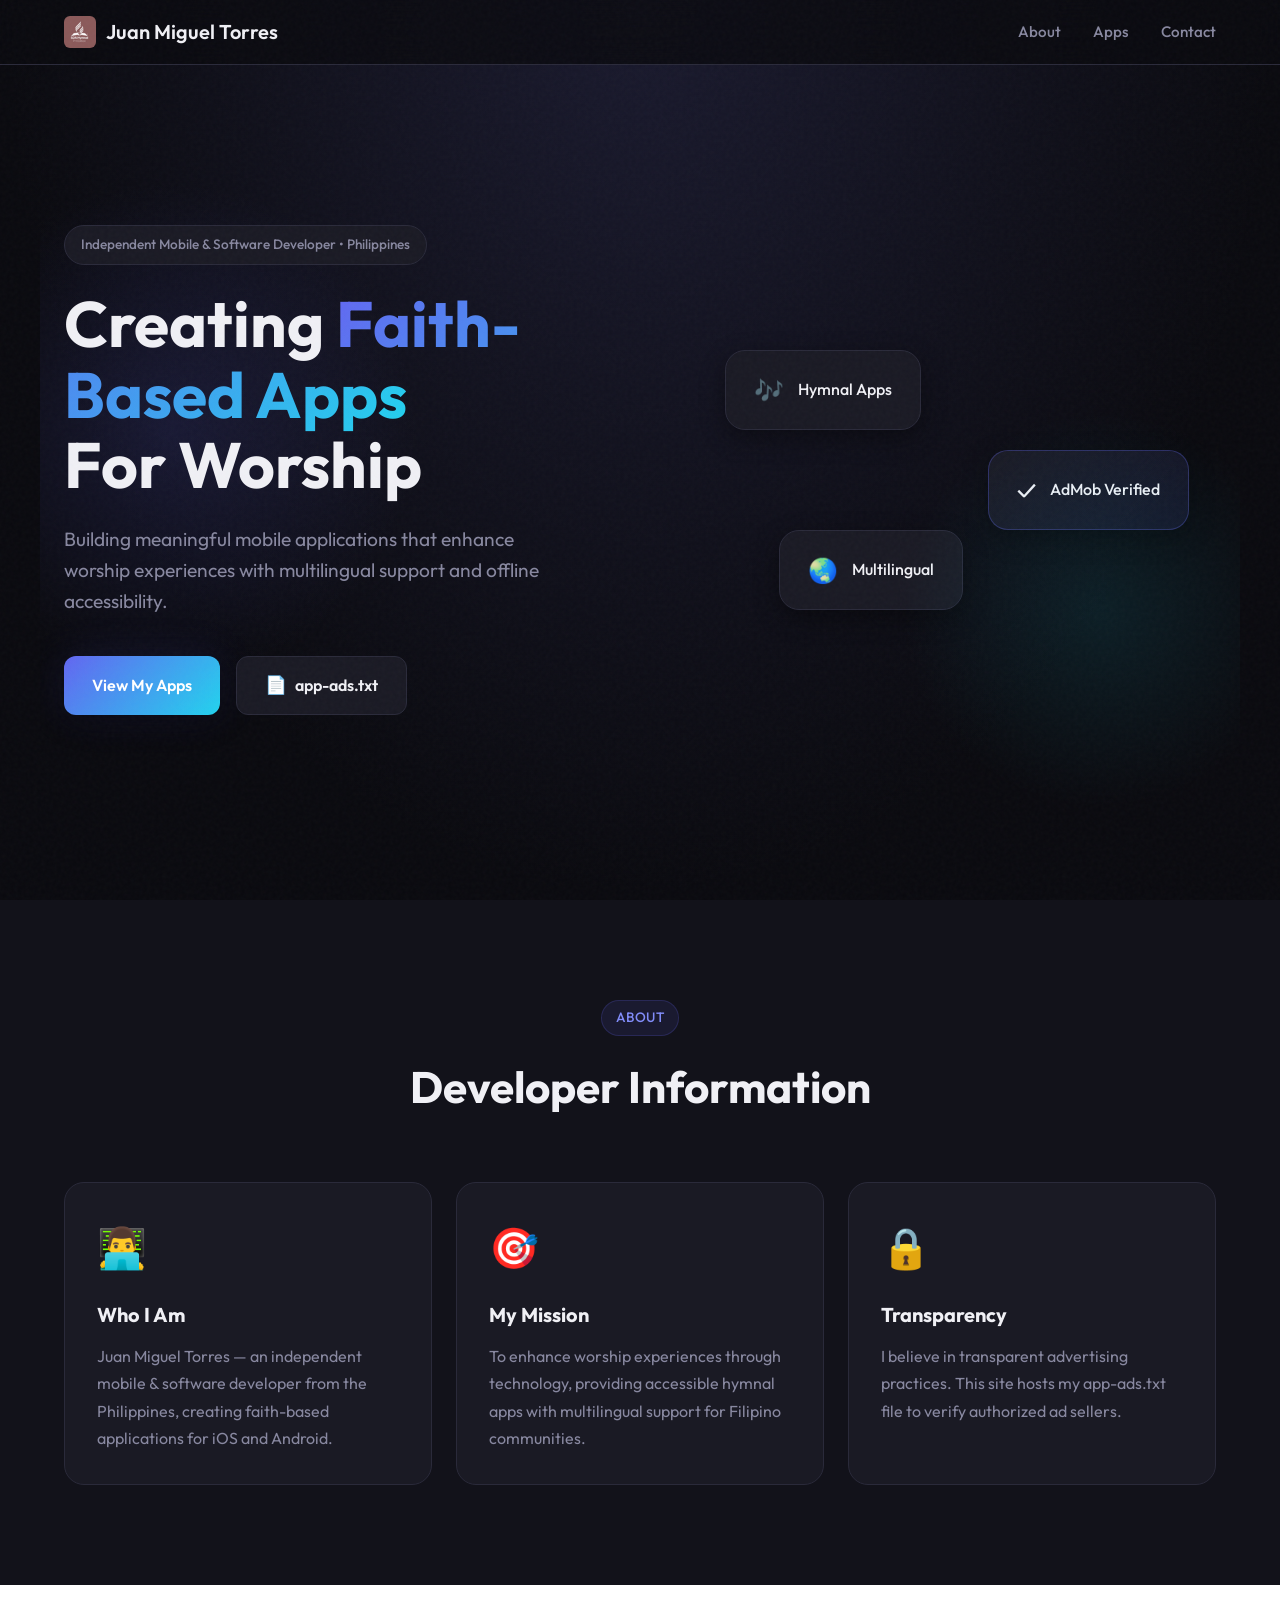
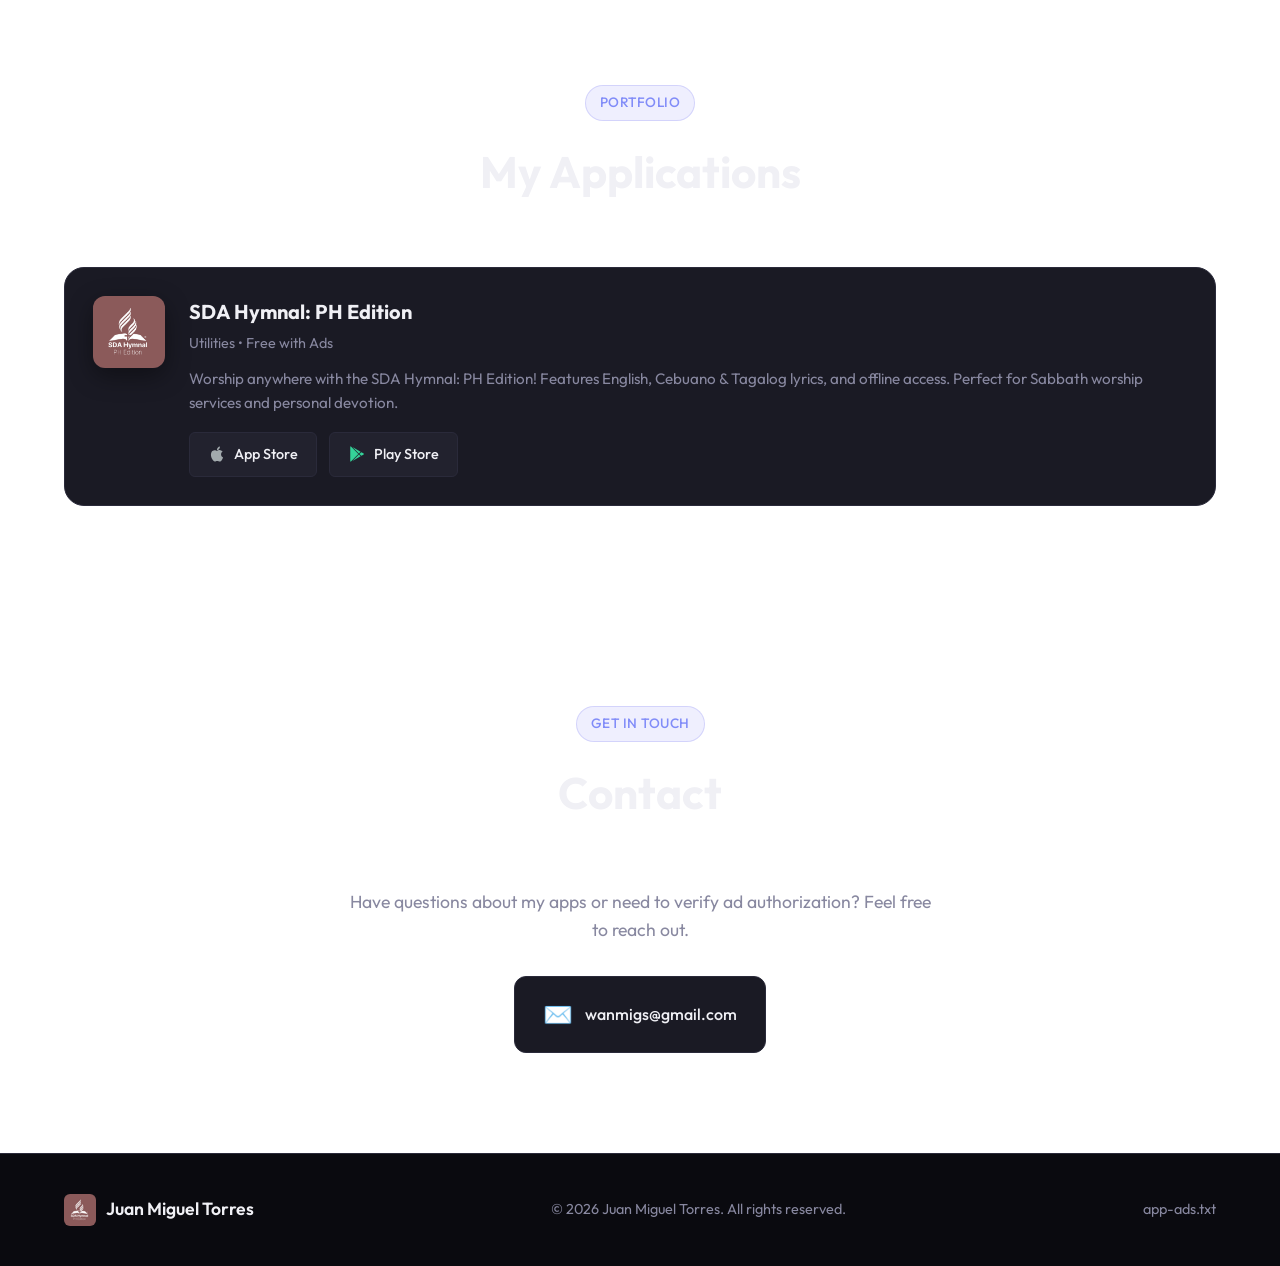
==== commit 0ff20329: "Update hero section text in index.html; enhance styles in styles.css for layout and visibility impro" ====
--- a/index.html
+++ b/index.html
@@ -33,7 +33,9 @@
 
     <header class="hero">
       <div class="hero-content">
-        <div class="hero-badge">Independent App Developer • Philippines</div>
+        <div class="hero-badge">
+          Independent Mobile & Software Developer • Philippines
+        </div>
         <h1 class="hero-title">
           Creating <span class="gradient-text">Faith-Based Apps</span> <br />For
           Worship
@@ -77,9 +79,9 @@
             <div class="about-icon">👨‍💻</div>
             <h3>Who I Am</h3>
             <p>
-              Juan Miguel Torres — an independent mobile app developer from the
-              Philippines, creating faith-based applications for iOS and
-              Android.
+              Juan Miguel Torres — an independent mobile & software developer
+              from the Philippines, creating faith-based applications for iOS
+              and Android.
             </p>
           </div>
           <div class="about-card">
--- a/styles.css
+++ b/styles.css
@@ -81,6 +81,10 @@
   overflow-x: hidden;
 }
 
+html {
+  overflow-x: hidden;
+}
+
 /* Grain Overlay */
 .grain-overlay {
   position: fixed;
@@ -197,6 +201,7 @@
   margin: 0 auto;
   gap: 60px;
   position: relative;
+  overflow: hidden;
 }
 
 .hero::before {
@@ -876,6 +881,10 @@
     display: none;
   }
 
+  .logo-text {
+    display: none;
+  }
+
   .hero {
     padding-top: 100px;
     text-align: center;
@@ -899,6 +908,15 @@
   }
 
   .app-links {
+    justify-content: center;
+    flex-direction: column;
+    align-items: center;
+    gap: 10px;
+  }
+
+  .store-badge {
+    width: 100%;
+    max-width: 200px;
     justify-content: center;
   }
 
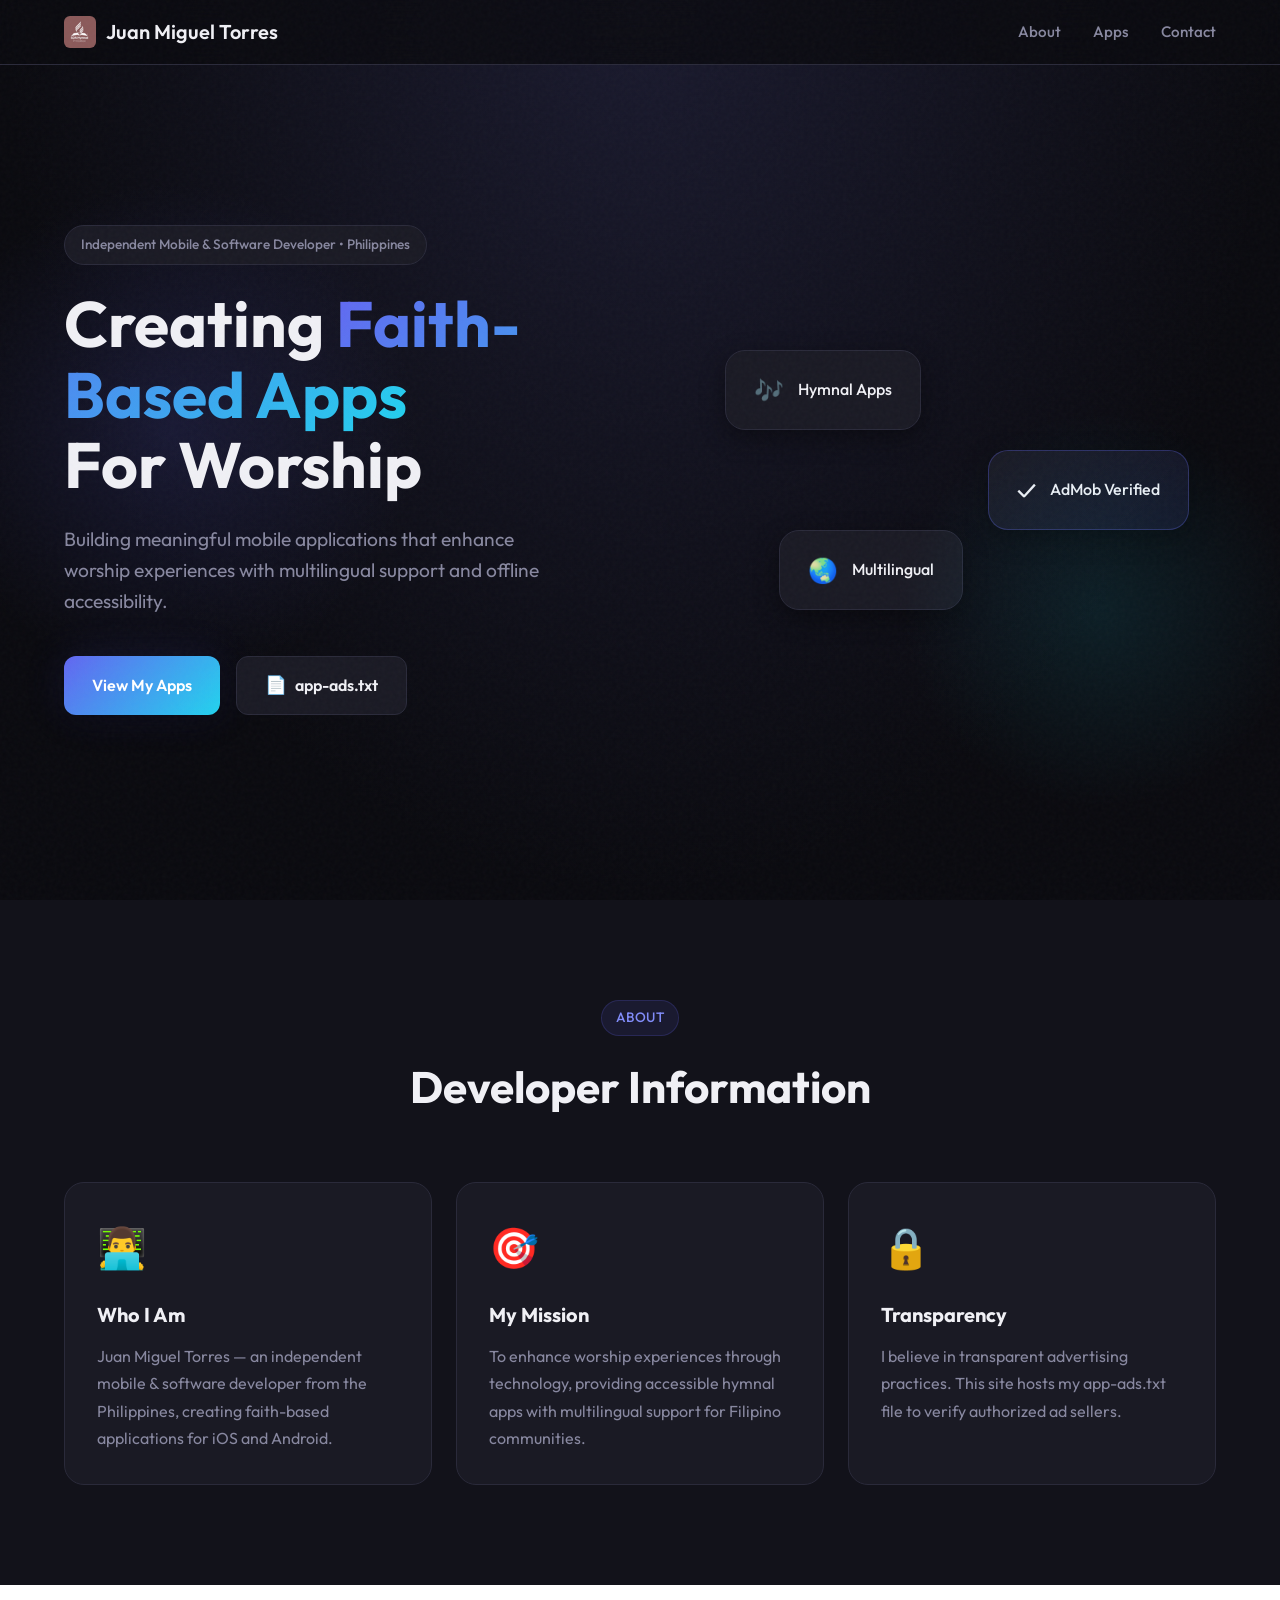
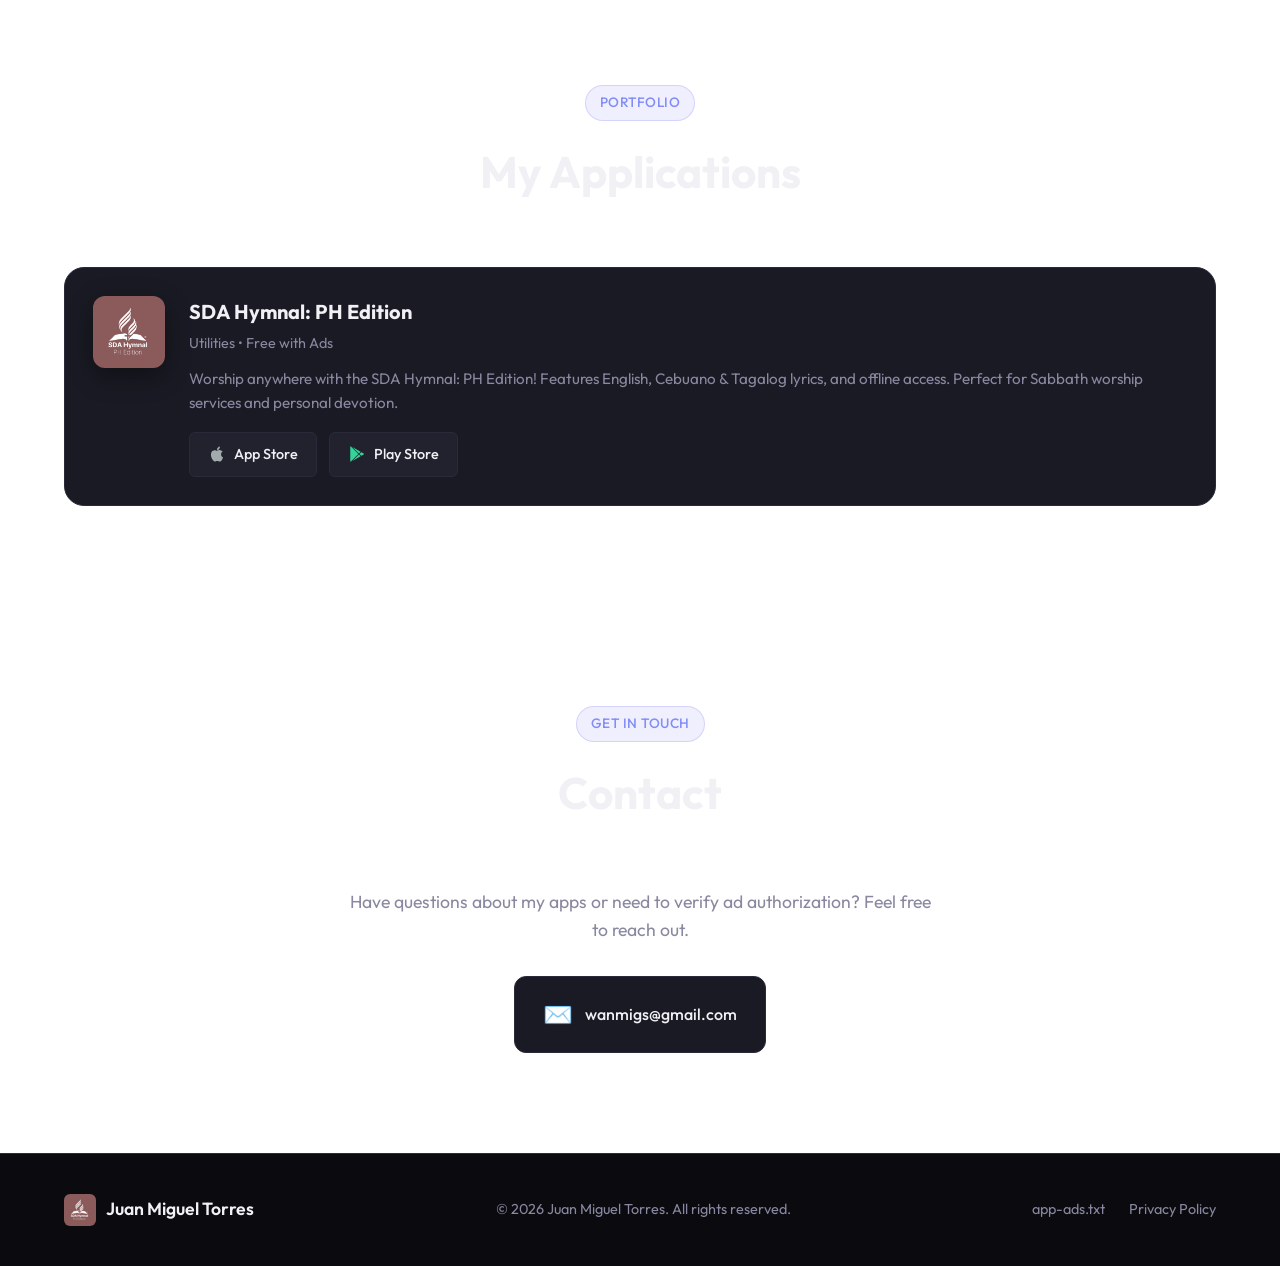
==== commit ae15f811: "Add Privacy Policy page and link in footer; update styles for policy layout" ====
--- a/index.html
+++ b/index.html
@@ -200,6 +200,7 @@
           </p>
           <div class="footer-links">
             <a href="/app-ads.txt">app-ads.txt</a>
+            <a href="/privacy-policy.html">Privacy Policy</a>
           </div>
         </div>
       </div>
--- a/styles.css
+++ b/styles.css
@@ -201,7 +201,6 @@
   margin: 0 auto;
   gap: 60px;
   position: relative;
-  overflow: hidden;
 }
 
 .hero::before {
@@ -927,6 +926,137 @@
 }
 
 /* ========================================
+   Privacy Policy Page
+   ======================================== */
+.policy-page {
+  padding: 120px 0 80px;
+  min-height: 100vh;
+}
+
+.policy-header {
+  text-align: center;
+  margin-bottom: 60px;
+}
+
+.policy-header h1 {
+  font-size: clamp(2rem, 5vw, 3rem);
+  font-weight: 700;
+  margin-top: 16px;
+  margin-bottom: 12px;
+}
+
+.policy-effective {
+  color: var(--color-text-muted);
+  font-size: 0.95rem;
+}
+
+.policy-content {
+  max-width: 800px;
+  margin: 0 auto;
+  background: var(--color-bg-card);
+  border: 1px solid var(--color-border);
+  border-radius: var(--radius-lg);
+  padding: 48px;
+}
+
+.policy-section {
+  margin-bottom: 40px;
+}
+
+.policy-section:last-child {
+  margin-bottom: 0;
+}
+
+.policy-section h2 {
+  font-size: 1.5rem;
+  font-weight: 600;
+  margin-bottom: 16px;
+  color: var(--color-text);
+  padding-bottom: 12px;
+  border-bottom: 1px solid var(--color-border);
+}
+
+.policy-section h3 {
+  font-size: 1.15rem;
+  font-weight: 600;
+  margin-top: 24px;
+  margin-bottom: 12px;
+  color: var(--color-text);
+}
+
+.policy-section p {
+  color: var(--color-text-muted);
+  line-height: 1.8;
+  margin-bottom: 16px;
+}
+
+.policy-section ul {
+  list-style: none;
+  margin-bottom: 16px;
+  padding-left: 0;
+}
+
+.policy-section ul li {
+  color: var(--color-text-muted);
+  line-height: 1.8;
+  padding-left: 24px;
+  position: relative;
+  margin-bottom: 8px;
+}
+
+.policy-section ul li::before {
+  content: '';
+  position: absolute;
+  left: 0;
+  top: 12px;
+  width: 6px;
+  height: 6px;
+  background: var(--color-primary);
+  border-radius: 50%;
+}
+
+.policy-section ul li strong {
+  color: var(--color-text);
+}
+
+.policy-section a {
+  color: var(--color-primary-light);
+  text-decoration: none;
+  transition: color var(--transition-fast);
+}
+
+.policy-section a:hover {
+  color: var(--color-accent);
+  text-decoration: underline;
+}
+
+.policy-contact {
+  background: var(--color-surface);
+  border: 1px solid var(--color-border);
+  border-radius: var(--radius-md);
+  padding: 24px;
+  margin-top: 16px;
+}
+
+.policy-contact p {
+  margin-bottom: 8px;
+}
+
+.policy-contact p:last-child {
+  margin-bottom: 0;
+}
+
+@media (max-width: 768px) {
+  .policy-content {
+    padding: 24px;
+  }
+
+  .policy-section h2 {
+    font-size: 1.25rem;
+  }
+}
+
+/* ========================================
    Scrollbar
    ======================================== */
 ::-webkit-scrollbar {
